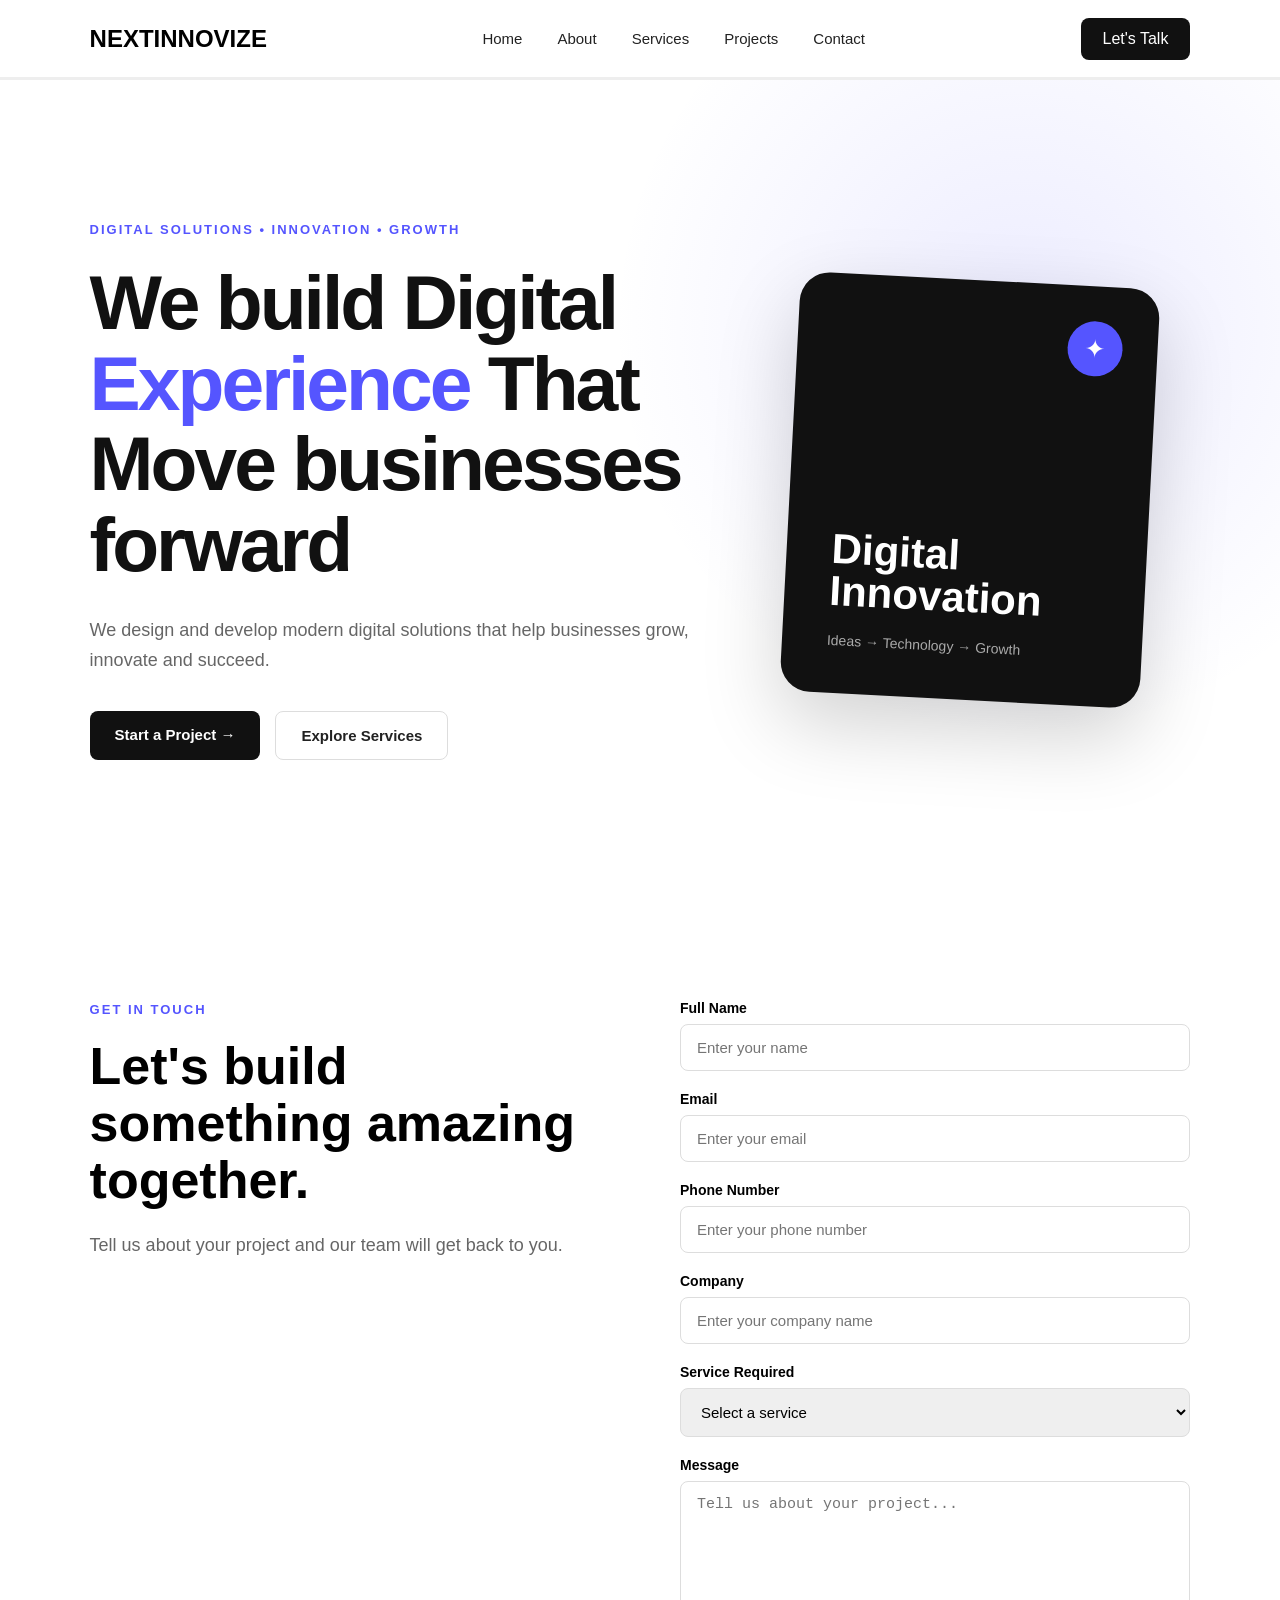
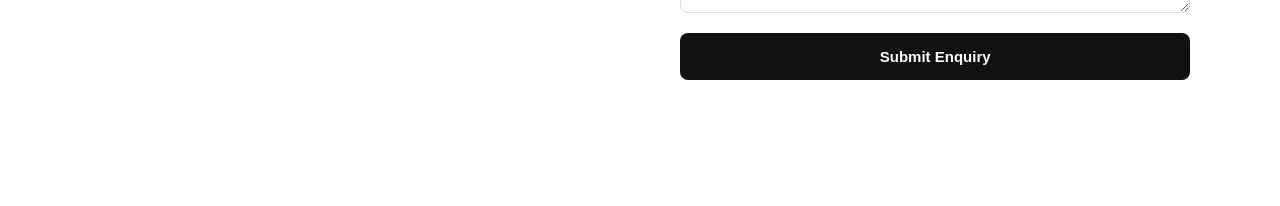
==== frontend/index.html @ 28c942a4 "Initial project commit" ====
<!DOCTYPE html>
<html lang="en">
<head>
    <meta charset="UTF-8">
    <meta name="viewport" content="width=device-width, initial-scale=1.0">
    <title>NextInvvovize || Digital Solution </title>
    <!-- css -->
    <link rel="stylesheet" href="/frontend/css/style.css">

     <link rel="icon" href="assests/icons/">
</head>
<body>
    <!--Navigation bar-->
    <header class="navbar">

        <div class="logo">
            NEXTINNOVIZE
        </div>

        <nav class="nav-links">

            <a href="index.html">Home</a>

            <a href="about.html">About</a>

            <a href="services.html">Services</a>

            <a href="projects.html">Projects</a>

            <a href="contact.html">Contact</a>

        </nav>

        <a href="contact.html" class="nav-button">
            Let's Talk
        </a>
        <button class="menu-toggle" id="menu-toggle">
        ☰
        </button>

    </header>
<!-- Hero Section -->
    <section class="hero">

        <div class="hero-content">

            <p class="hero-tag">
                DIGITAL SOLUTIONS • INNOVATION • GROWTH
            </p>

            <h1 id="hero-title">
                We build Digital
                <span>Experience</span>
                That Move businesses forward 
            </h1>

            <p class="hero-description">
                We design and develop modern digital solutions
                that help businesses grow, innovate and succeed.
            </p>

            <div class="hero-buttons">

                <a href="contact.html" class="primary-button">
                    Start a Project →
                </a>

                <a href="services.html" class="secondary-button">
                    Explore Services
                </a>

            </div>

        </div>


        <div class="hero-visual">

            <div class="visual-card">

                <div class="card-icon">
                    ✦
                </div>

                <h2>
                    Digital
                    <br>
                    Innovation
                </h2>

                <p>
                    Ideas → Technology → Growth
                </p>

            </div>

        </div>

    </section>
<!-- contact section form starts here .-->
<section class="contact-section">

    <div class="contact-container">

        <div class="contact-info">

            <span class="section-tag">
                GET IN TOUCH
            </span>

            <h1>
                Let's build something
                amazing together.
            </h1>

            <p>
                Tell us about your project and
                our team will get back to you.
            </p>

        </div>


        <form  class="enquiry-form">

            <div class="form-group">

                <label for="name">
                    Full Name
                </label>

                <input
                    type="text"
                    id="name"
                    name="name"
                    placeholder="Enter your name"
                    required
                >

            </div>


            <div class="form-group">

                <label for="email">
                    Email
                </label>

                <input
                    type="email"
                    id="email"
                    name="email"
                    placeholder="Enter your email"
                    required
                >

            </div>


            <div class="form-group">

                <label for="phone">
                    Phone Number
                </label>

                <input
                    type="tel"
                    id="phone"
                    name="phone"
                    placeholder="Enter your phone number"
                    required
                >

            </div>


            <div class="form-group">

                <label for="company">
                    Company
                </label>

                <input
                    type="text"
                    id="company"
                    name="company"
                    placeholder="Enter your company name"
                >

            </div>


            <div class="form-group">

                <label for="service">
                    Service Required
                </label>

                <select id="service" name="service" required>

                    <option value="">
                        Select a service
                    </option>

                    <option value="web-development">
                        Web Development
                    </option>

                    <option value="app-development">
                        App Development
                    </option>

                    <option value="ui-ux">
                        UI/UX Design
                    </option>

                    <option value="digital-marketing">
                        Digital Marketing
                    </option>

                </select>

            </div>


            <div class="form-group">

                <label for="message">
                    Message
                </label>

                <textarea
                    id="message"
                    name="message"
                    rows="6"
                    placeholder="Tell us about your project..."
                    required
                ></textarea>

            </div>


            <button
                type="submit"
                class="submit-button"
            >
                Submit Enquiry
            </button>


            <p id="form-message"></p>

        </form>

    </div>

</section>
    <!--JavaScript-->
<script src="js/app.js"></script>
</body>
</html>
---- frontend/css/style.css ----
* {
    margin: 0;
    padding: 0;
    box-sizing: border-box;
}
html,
body {
    width: 100%;
    max-width: 100%;
    overflow-x: hidden;
}

body {
    font-family: Arial, sans-serif;
    background-color: #ffffff;
}

.navbar {
    width: 100%;
    height: 80px;
    position: relative;
    z-index: 1000;
    display: flex;
    align-items: center;
    justify-content: space-between;

    padding: 0 7%;

    background-color: white;

    border-bottom: 3px solid #eeeeee;
}

.logo {
    font-size: 24px;
    font-weight: bold;
}

.nav-links {
    display: flex;
    gap: 35px;
}

.nav-links a {
    text-decoration: none;
    color: #222222;
    padding: 12px 0;
    font-size: 15px;
    font-weight: 500;
}

.nav-links a:hover {
    color: darkorchid;    
}

.nav-button {
    text-decoration: none;

    background-color: #111111;
    color: white;

    padding: 12px 22px;

    border-radius: 8px;
}

.nav-button:hover {
    background-color: #333333;
}
/* =========================
   HERO SECTION
========================= */

.hero {
    min-height: calc(100vh - 80px);

    display: flex;
    align-items: center;
    justify-content: space-between;

    padding: 80px 7%;

    background:
        radial-gradient(
            circle at 80% 30%,
            rgba(100, 100, 255, 0.12),
            transparent 35%
        ),
        #ffffff;

    overflow: hidden;
}


/* =========================
   HERO CONTENT
========================= */

.hero-content {
    width: 55%;
}

.hero-tag {
    display: inline-block;

    font-size: 13px;
    font-weight: 600;

    letter-spacing: 2px;

    color: #5555ff;

    margin-bottom: 25px;
}


.hero h1 {
    font-size: clamp(48px, 6vw, 82px);

    line-height: 1.05;

    font-weight: 700;

    letter-spacing: -3px;

    color: #111111;

    max-width: 850px;
}


.hero h1 span {
    color: #5555ff;
}


.hero-description {
    margin-top: 30px;

    max-width: 600px;

    font-size: 18px;

    line-height: 1.7;

    color: #666666;
}


/* =========================
   BUTTONS
========================= */

.hero-buttons {
    display: flex;

    gap: 15px;

    margin-top: 35px;
}


.primary-button,
.secondary-button {
    display: inline-block;

    padding: 15px 25px;

    border-radius: 8px;

    text-decoration: none;

    font-size: 15px;

    font-weight: 600;

    transition: all 0.3s ease;
}


.primary-button {
    background: #111111;

    color: white;
}


.primary-button:hover {
    transform: translateY(-3px);

    background: #5555ff;
}


.secondary-button {
    border: 1px solid #dddddd;

    color: #222222;

    background: white;
}


.secondary-button:hover {
    transform: translateY(-3px);

    border-color: #5555ff;

    color: #5555ff;
}


/* =========================
   HERO VISUAL
========================= */

.hero-visual {
    width: 40%;

    display: flex;

    justify-content: center;

    align-items: center;
}


.visual-card {
    width: 360px;

    height: 420px;

    padding: 45px;

    border-radius: 30px;

    background: #111111;

    color: white;

    display: flex;

    flex-direction: column;

    justify-content: flex-end;

    position: relative;

    box-shadow:
        0 30px 80px rgba(0, 0, 0, 0.18);

    transform: rotate(3deg);

    transition: transform 0.4s ease;
}


.visual-card:hover {
    transform: rotate(0deg) translateY(-10px);
}


.card-icon {
    position: absolute;

    top: 35px;
    right: 35px;

    width: 55px;
    height: 55px;

    display: flex;

    align-items: center;
    justify-content: center;

    border-radius: 50%;

    background: #5555ff;

    font-size: 25px;
}


.visual-card h2 {
    font-size: 42px;

    line-height: 1;

    margin-bottom: 20px;
}


.visual-card p {
    color: #aaaaaa;

    font-size: 14px;
}
.menu-toggle {
    display: none;
    border: none;
    background: transparent;
    font-size: 28px;
    cursor: pointer;
}
/* =========================
   MOBILE RESPONSIVE
========================= */
@media (max-width: 768px) {

    /* HAMBURGER BUTTON */
    .menu-toggle {
        display: block;
        border: none;
        background: transparent;
        font-size: 28px;
        cursor: pointer;
        z-index: 1001;
    }
    /* MOBILE NAVIGATION */
    .nav-links {
        position: absolute;

        top: 100%;
        left: 0;

        width: 100%;

        background: white;

        display: flex;
        flex-direction: column;

        padding: 20px;

        opacity: 0;
        visibility: hidden;

        transform: translateY(-10px);

        transition:
            opacity 0.3s ease,
            transform 0.3s ease,
            visibility 0.3s ease;

        z-index: 1000;
    }
    /* WHEN MENU IS OPEN */
    .nav-links.active {
        opacity: 1;
        visibility: visible;
        transform: translateY(0);
    }
    /* NAVIGATION LINKS */
    .nav-links a {
        display: block;
        padding: 12px 0;
    }
    /* NAVBAR */
    .navbar {
        width: 100%;
        height: 70px;

        padding: 0 20px;

        display: flex;
        justify-content: space-between;
    }
    /* LOGO */
    .logo {
        font-size: 20px;
    }
    /* NAV BUTTON */
    .nav-button {
        padding: 9px 14px;
        font-size: 13px;
    }
    /* HERO */
    .hero {
        width: 100%;
        min-height: auto;

        display: flex;
        flex-direction: column;

        padding: 60px 20px;
    }


    .hero-content {
        width: 100%;
    }


    .hero-tag {
        font-size: 10px;
        letter-spacing: 1.2px;

        line-height: 1.5;

        margin-bottom: 20px;
    }


    .hero h1 {
        width: 100%;

        font-size: 44px;

        line-height: 1.05;

        letter-spacing: -1.5px;

        word-wrap: break-word;
    }
    .hero-description {
        width: 100%;

        font-size: 16px;

        line-height: 1.6;

        margin-top: 25px;
    }
    /* BUTTONS */
    .hero-buttons {
        width: 100%;

        display: flex;
        flex-direction: column;

        align-items: stretch;

        gap: 12px;

        margin-top: 30px;
    }
    .primary-button,
    .secondary-button {
        width: 100%;

        text-align: center;
    }
    /* VISUAL CARD */
    .hero-visual {
        width: 100%;

        margin-top: 50px;

        display: flex;
        justify-content: center;
    }
    .visual-card {
        width: 100%;
        max-width: 350px;

        height: 360px;

        padding: 35px;

        transform: none;
    }
    .visual-card h2 {
        font-size: 36px;
    }
}
/* =========================
   CONTACT SECTION
========================= */

.contact-section {
    padding: 100px 7%;
    background: #ffffff;
}
.contact-container {
    max-width: 1200px;
    margin: 0 auto;

    display: grid;
    grid-template-columns: 1fr 1fr;

    gap: 80px;
}
.contact-info h1 {
    font-size: 52px;
    line-height: 1.1;
    margin: 20px 0;
}

.contact-info p {
    font-size: 18px;
    line-height: 1.7;
    color: #666;
    max-width: 500px;
}

.section-tag {
    font-size: 13px;
    font-weight: 600;
    letter-spacing: 2px;
    color: #5555ff;
}

.enquiry-form {
    display: flex;
    flex-direction: column;
    gap: 20px;
}

.form-group {
    display: flex;
    flex-direction: column;
    gap: 8px;
}

.form-group label {
    font-size: 14px;
    font-weight: 600;
}

.form-group input,
.form-group select,
.form-group textarea {
    width: 100%;

    padding: 14px 16px;

    border: 1px solid #dddddd;
    border-radius: 8px;

    font-size: 15px;

    outline: none;
}
.form-group input:focus,
.form-group select:focus,
.form-group textarea:focus {
    border-color: #5555ff;
}
.submit-button {
    padding: 15px 25px;

    border: none;
    border-radius: 8px;

    background: #111111;
    color: white;

    font-size: 15px;
    font-weight: 600;

    cursor: pointer;
}

.submit-button:hover {
    background: #5555ff;
}
#form-message {
    font-size: 14px;
}
#enquiries-container {
    max-width: 1000px;
    margin: 30px auto;
    padding: 20px;
}

.enquiry-card {
    background: white;
    border: 1px solid #ddd;
    border-radius: 10px;
    padding: 20px;
    margin-bottom: 20px;
}

.enquiry-card h2 {
    margin-top: 0;
}

.enquiry-card p {
    margin: 8px 0;
}
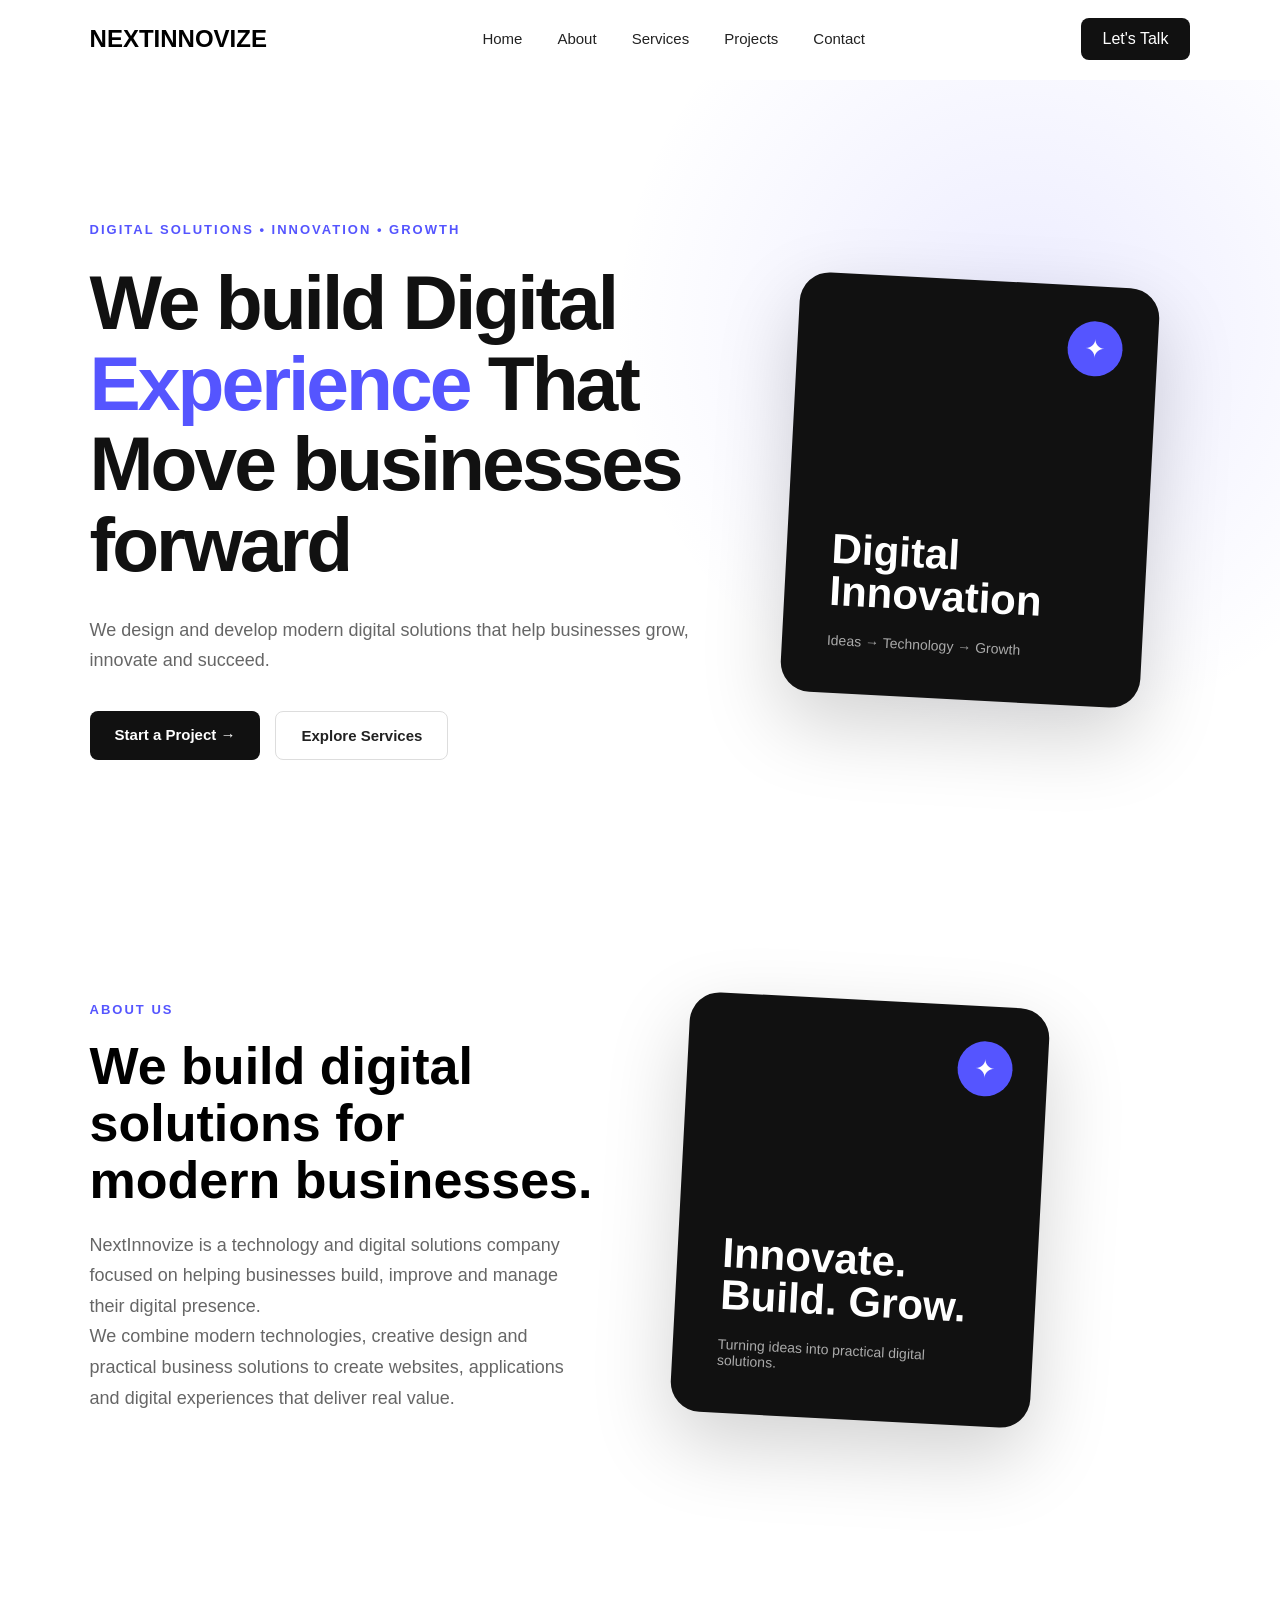
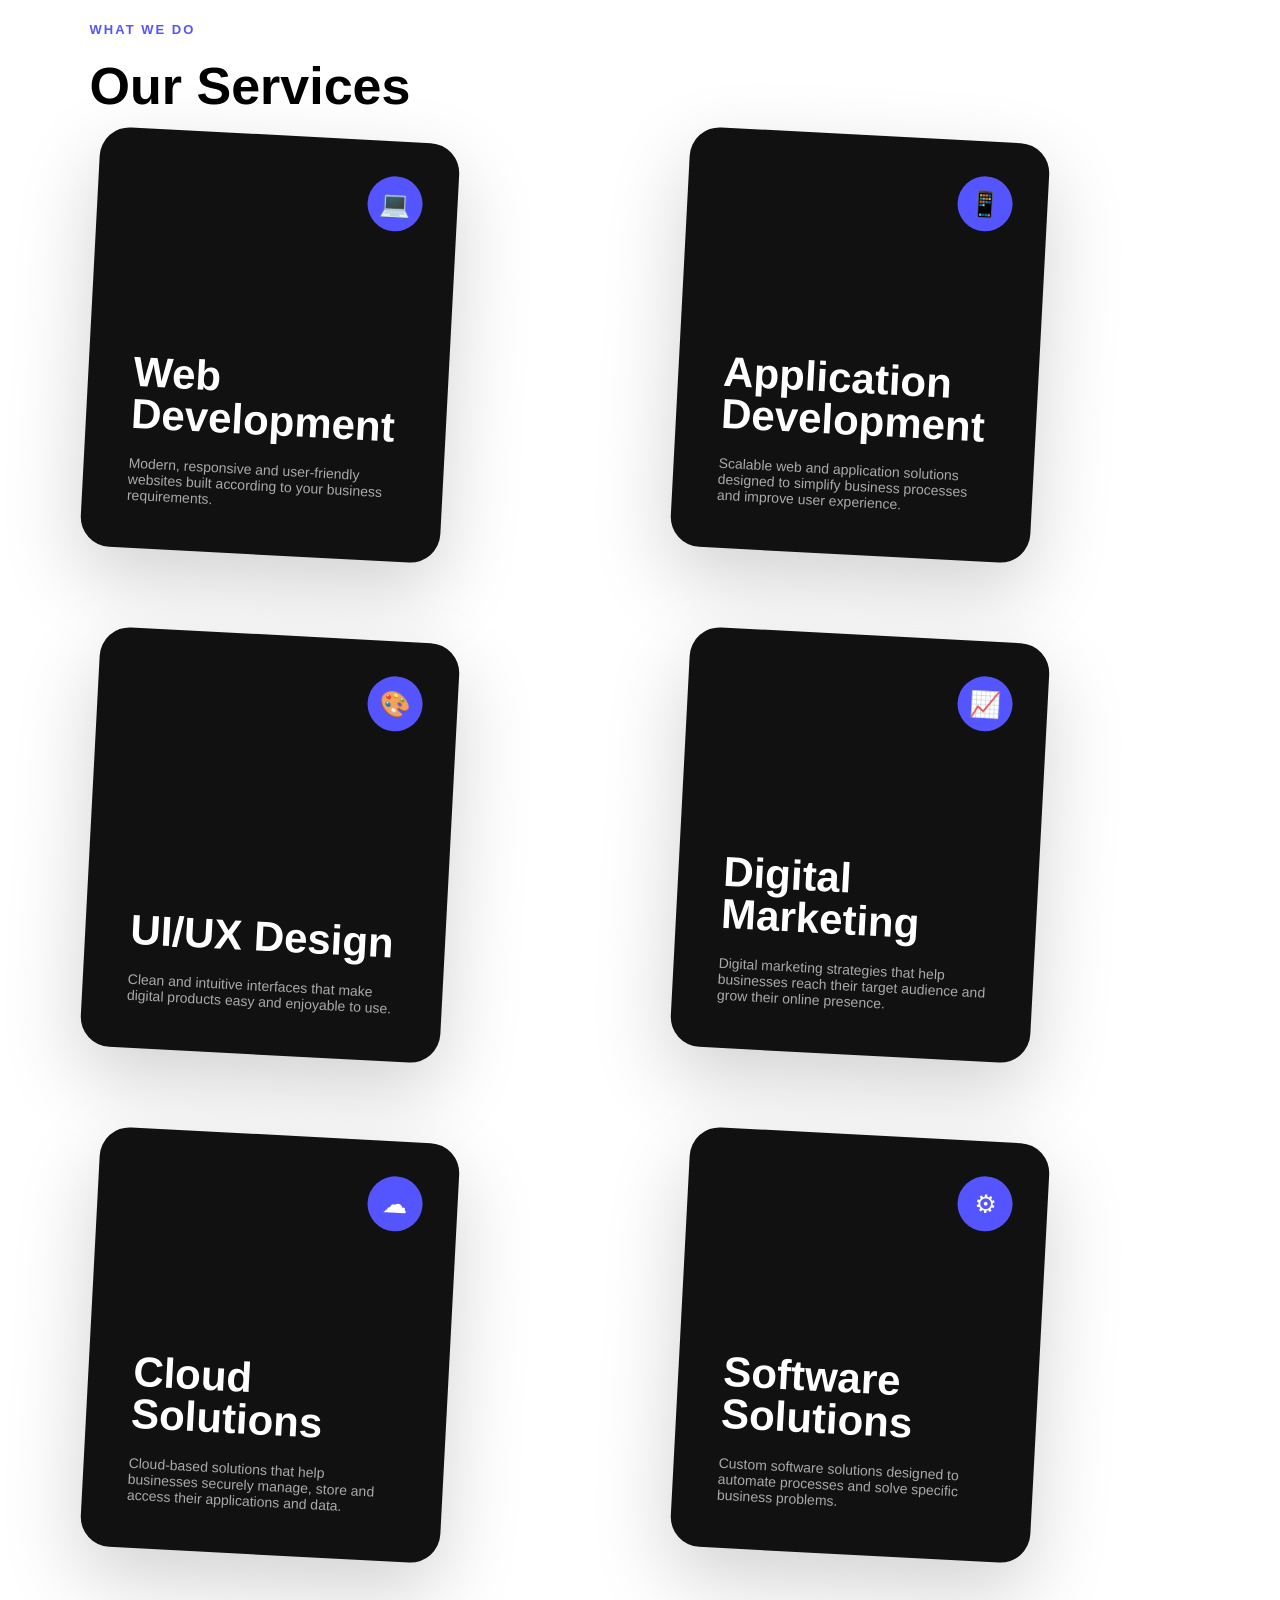
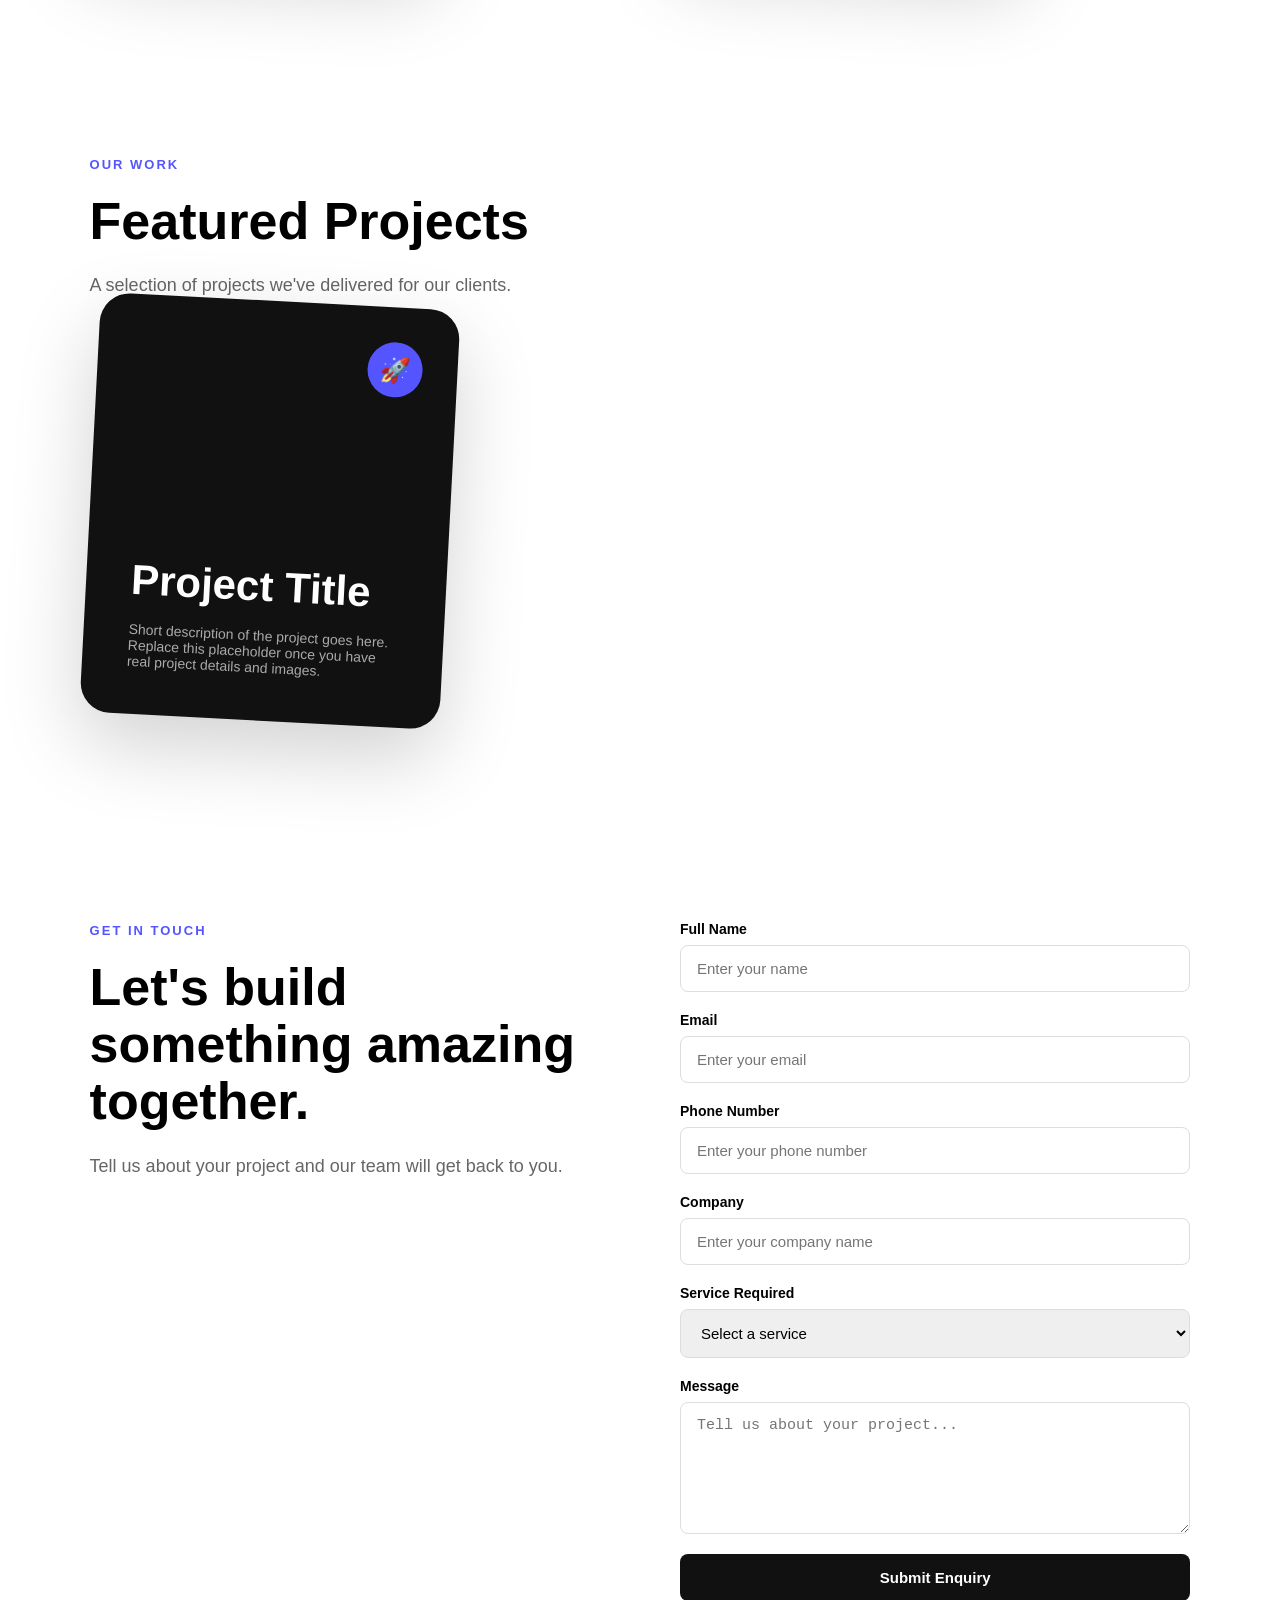
==== commit dc49428b: "Upated the css file and html file making single page only instaed of multiple pages for contact , ab" ====
--- a/frontend/index.html
+++ b/frontend/index.html
@@ -5,7 +5,7 @@
     <meta name="viewport" content="width=device-width, initial-scale=1.0">
     <title>NextInvvovize || Digital Solution </title>
     <!-- css -->
-    <link rel="stylesheet" href="/frontend/css/style.css">
+    <link rel="stylesheet" href="css/style.css">
 
      <link rel="icon" href="assests/icons/">
 </head>
@@ -19,19 +19,19 @@
 
         <nav class="nav-links">
 
-            <a href="index.html">Home</a>
-
-            <a href="about.html">About</a>
-
-            <a href="services.html">Services</a>
-
-            <a href="projects.html">Projects</a>
-
-            <a href="contact.html">Contact</a>
+            <a href="#">Home</a>
+
+            <a href="#about">About</a>
+
+            <a href="#services">Services</a>
+
+            <a href="#projects">Projects</a>
+
+            <a href="#contact-section">Contact</a>
 
         </nav>
 
-        <a href="contact.html" class="nav-button">
+        <a href="#contact-section" class="nav-button">
             Let's Talk
         </a>
         <button class="menu-toggle" id="menu-toggle">
@@ -61,11 +61,11 @@
 
             <div class="hero-buttons">
 
-                <a href="contact.html" class="primary-button">
+                <a href="#contact-section" class="primary-button">
                     Start a Project →
                 </a>
 
-                <a href="services.html" class="secondary-button">
+                <a href="#services" class="secondary-button">
                     Explore Services
                 </a>
 
@@ -97,8 +97,193 @@
         </div>
 
     </section>
+<!-- ================================
+     ABOUT SECTION
+     (moved here from the old about.html —
+     this used to be its own page, now it's
+     just another section on the same page)
+================================= -->
+<section class="contact-section" id="about">
+
+    <div class="contact-container">
+
+        <div class="contact-info">
+
+            <span class="section-tag">
+                ABOUT US
+            </span>
+
+            <h1>
+                We build digital solutions for modern businesses.
+            </h1>
+
+            <p>
+                NextInnovize is a technology and digital solutions
+                company focused on helping businesses build,
+                improve and manage their digital presence.
+            </p>
+
+            <p>
+                We combine modern technologies, creative design
+                and practical business solutions to create
+                websites, applications and digital experiences
+                that deliver real value.
+            </p>
+
+        </div>
+
+
+        <div class="visual-card">
+
+            <div class="card-icon">
+                ✦
+            </div>
+
+            <h2>
+                Innovate.
+                Build.
+                Grow.
+            </h2>
+
+            <p>
+                Turning ideas into practical digital solutions.
+            </p>
+
+        </div>
+
+    </div>
+
+</section>
+
+
+<!-- ================================
+     SERVICES SECTION
+     (moved here from the old services.html)
+================================= -->
+<section class="contact-section" id="services">
+
+    <div class="contact-info">
+
+        <span class="section-tag">
+            WHAT WE DO
+        </span>
+
+        <h1>
+            Our Services
+        </h1>
+
+    </div>
+
+
+    <div class="contact-container">
+
+        <div class="visual-card">
+            <div class="card-icon">💻</div>
+            <h2>Web Development</h2>
+            <p>
+                Modern, responsive and user-friendly
+                websites built according to your
+                business requirements.
+            </p>
+        </div>
+
+        <div class="visual-card">
+            <div class="card-icon">📱</div>
+            <h2>Application Development</h2>
+            <p>
+                Scalable web and application solutions
+                designed to simplify business processes
+                and improve user experience.
+            </p>
+        </div>
+
+        <div class="visual-card">
+            <div class="card-icon">🎨</div>
+            <h2>UI/UX Design</h2>
+            <p>
+                Clean and intuitive interfaces that make
+                digital products easy and enjoyable to use.
+            </p>
+        </div>
+
+        <div class="visual-card">
+            <div class="card-icon">📈</div>
+            <h2>Digital Marketing</h2>
+            <p>
+                Digital marketing strategies that help
+                businesses reach their target audience
+                and grow their online presence.
+            </p>
+        </div>
+
+        <div class="visual-card">
+            <div class="card-icon">☁</div>
+            <h2>Cloud Solutions</h2>
+            <p>
+                Cloud-based solutions that help businesses
+                securely manage, store and access their
+                applications and data.
+            </p>
+        </div>
+
+        <div class="visual-card">
+            <div class="card-icon">⚙</div>
+            <h2>Software Solutions</h2>
+            <p>
+                Custom software solutions designed to
+                automate processes and solve specific
+                business problems.
+            </p>
+        </div>
+
+    </div>
+
+</section>
+
+
+<!-- ================================
+     PROJECTS SECTION
+     (placeholder — projects.html was empty,
+     so this is a starting point for you to
+     fill with real project cards + images later)
+================================= -->
+<section class="contact-section" id="projects">
+
+    <div class="contact-info">
+
+        <span class="section-tag">
+            OUR WORK
+        </span>
+
+        <h1>
+            Featured Projects
+        </h1>
+
+        <p>
+            A selection of projects we've delivered for our clients.
+        </p>
+
+    </div>
+
+    <div class="contact-container">
+
+        <div class="visual-card">
+            <div class="card-icon">🚀</div>
+            <h2>Project Title</h2>
+            <p>
+                Short description of the project goes here.
+                Replace this placeholder once you have real
+                project details and images.
+            </p>
+        </div>
+
+    </div>
+
+</section>
+
+
 <!-- contact section form starts here .-->
-<section class="contact-section">
+<section class="contact-section" id="contact-section">
 
     <div class="contact-container">
 
--- a/frontend/css/style.css
+++ b/frontend/css/style.css
@@ -3,13 +3,34 @@
     padding: 0;
     box-sizing: border-box;
 }
-html,
+html {
+    width: 100%;
+    max-width: 100%;
+}
+
 body {
     width: 100%;
     max-width: 100%;
     overflow-x: hidden;
 }
 
+/* Makes clicking an anchor link (href="#about") animate the
+   scroll instead of jumping instantly. Applies to the whole page. */
+html {
+    scroll-behavior: smooth;
+}
+
+/* Every section that a nav link can jump to needs this.
+   Without it, the section's top edge lands exactly at the
+   very top of the browser window — which is UNDER your
+   80px-tall fixed navbar, so the heading gets visually cut off.
+   scroll-margin-top tells the browser "stop 80px early" when
+   scrolling to this element, leaving room for the navbar. */
+.hero,
+.contact-section {
+    scroll-margin-top: 80px;
+}
+
 body {
     font-family: Arial, sans-serif;
     background-color: #ffffff;
@@ -18,7 +39,8 @@
 .navbar {
     width: 100%;
     height: 80px;
-    position: relative;
+    position: sticky;
+    top: 0;
     z-index: 1000;
     display: flex;
     align-items: center;
@@ -26,9 +48,29 @@
 
     padding: 0 7%;
 
+    /* Default state: transparent, no border, no shadow.
+       This is what you see at the very top of the page,
+       over the hero section. */
+    background-color: transparent;
+    border-bottom: 3px solid transparent;
+    box-shadow: none;
+
+    /* Animates background-color, border-color and box-shadow
+       smoothly over 0.3 seconds whenever they change — instead
+       of snapping instantly between transparent and solid. */
+    transition:
+        background-color 0.3s ease,
+        border-color 0.3s ease,
+        box-shadow 0.3s ease;
+}
+
+/* This class is added/removed by JavaScript (see app.js) once
+   the user has scrolled down past a small threshold. It overrides
+   the transparent defaults above with a solid, visible navbar. */
+.navbar.scrolled {
     background-color: white;
-
     border-bottom: 3px solid #eeeeee;
+    box-shadow: 0 2px 15px rgba(0, 0, 0, 0.08);
 }
 
 .logo {
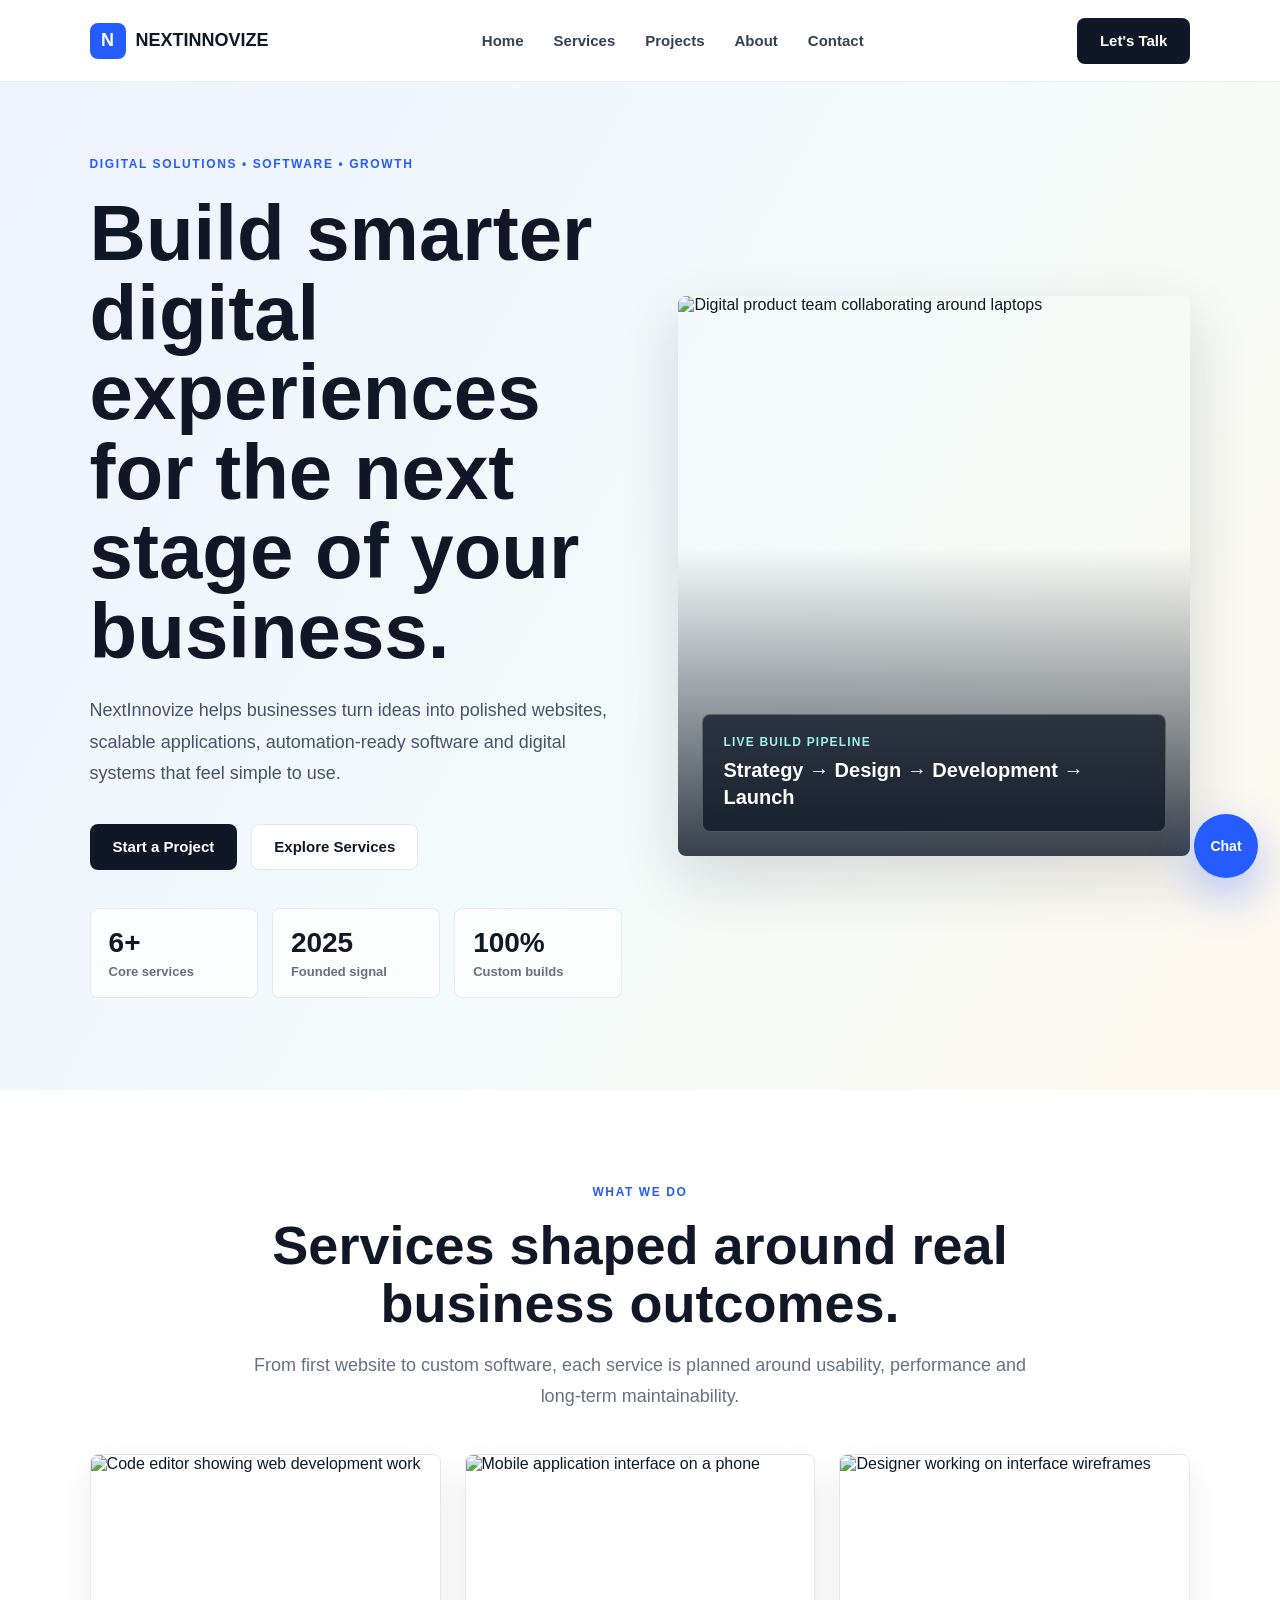
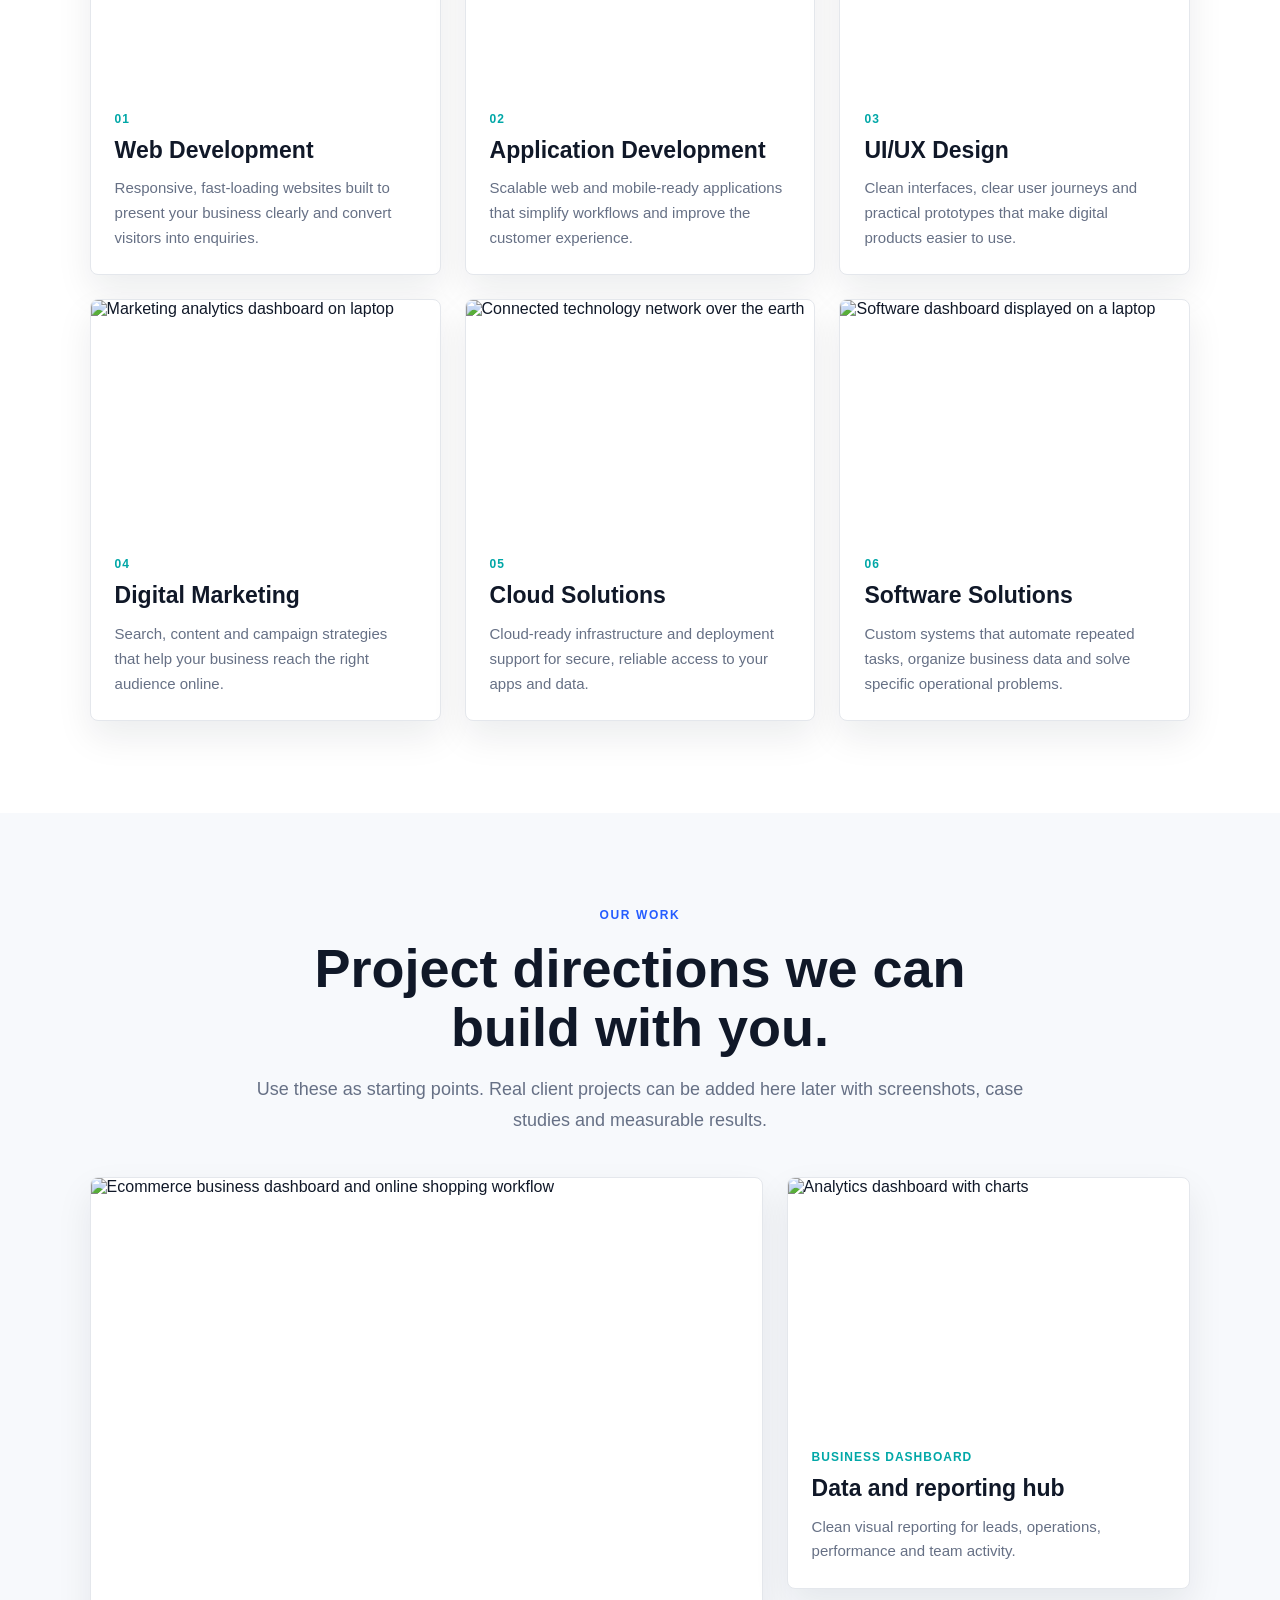
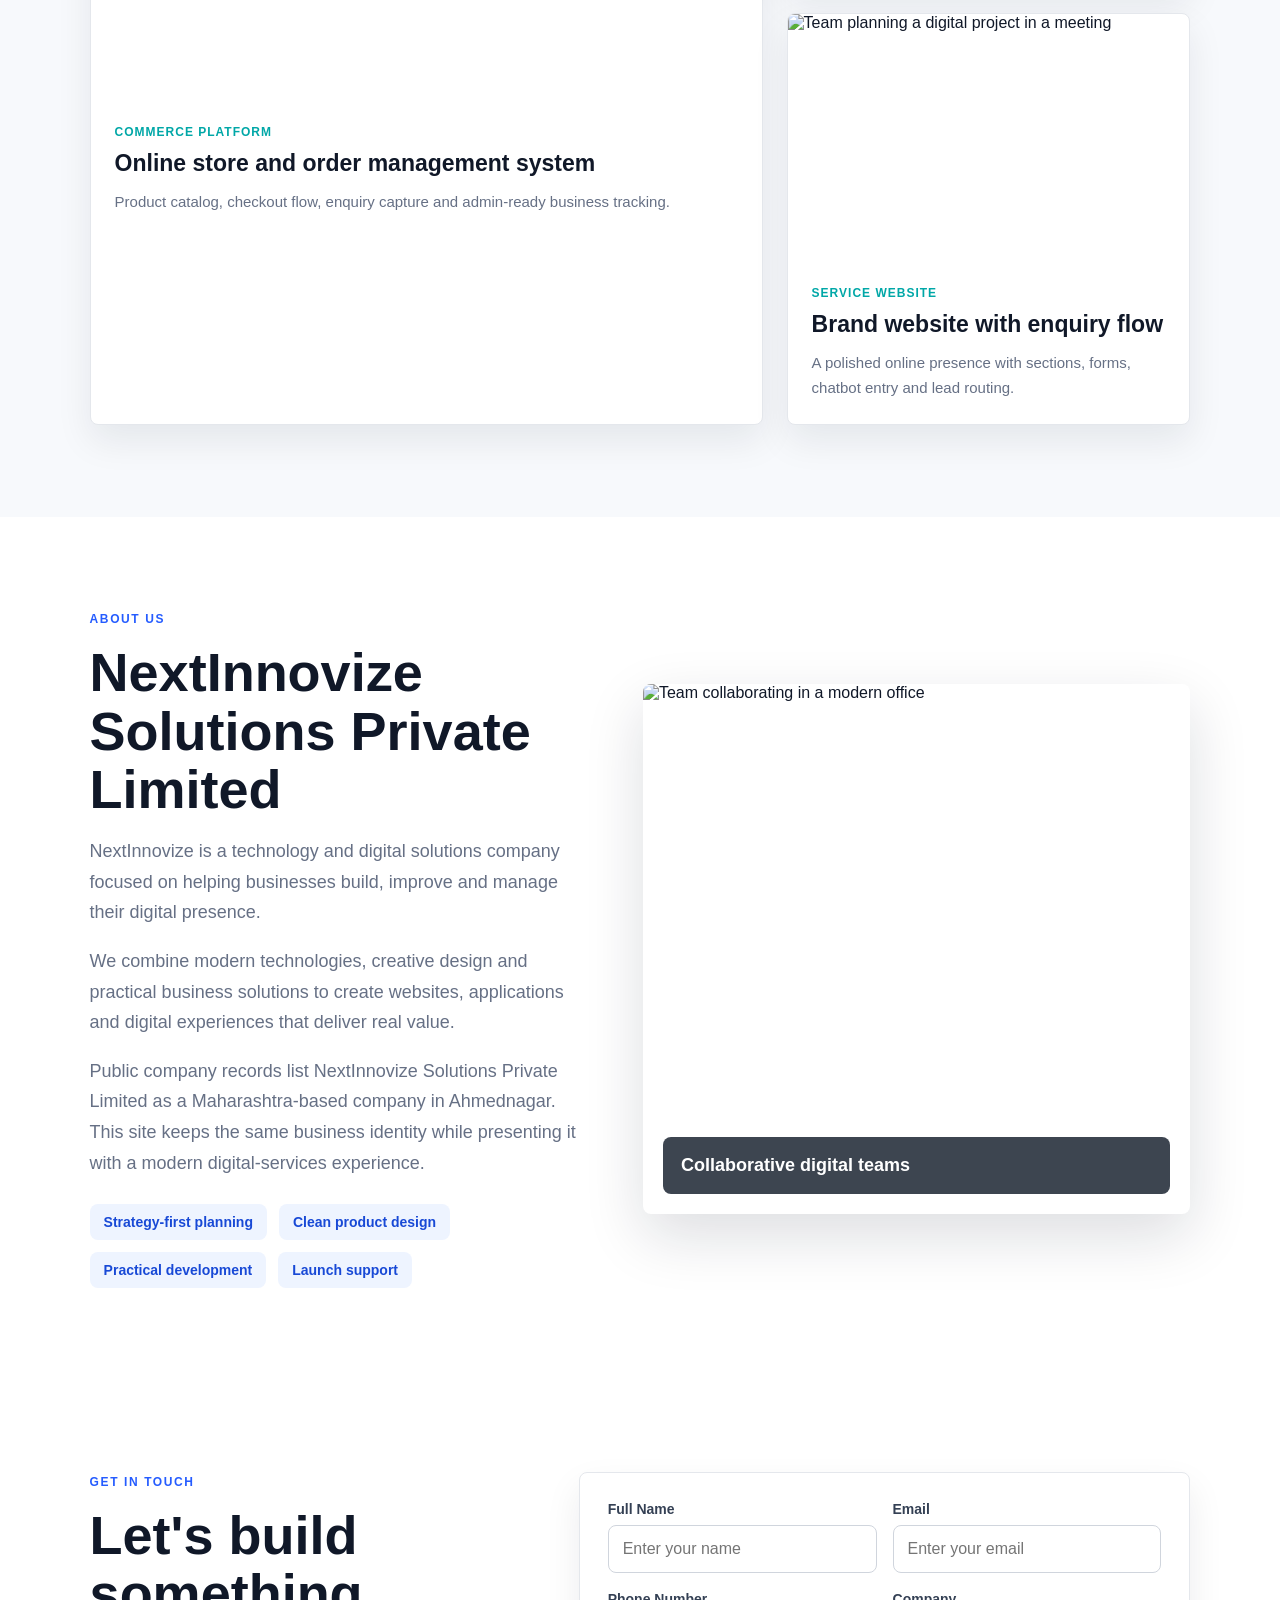
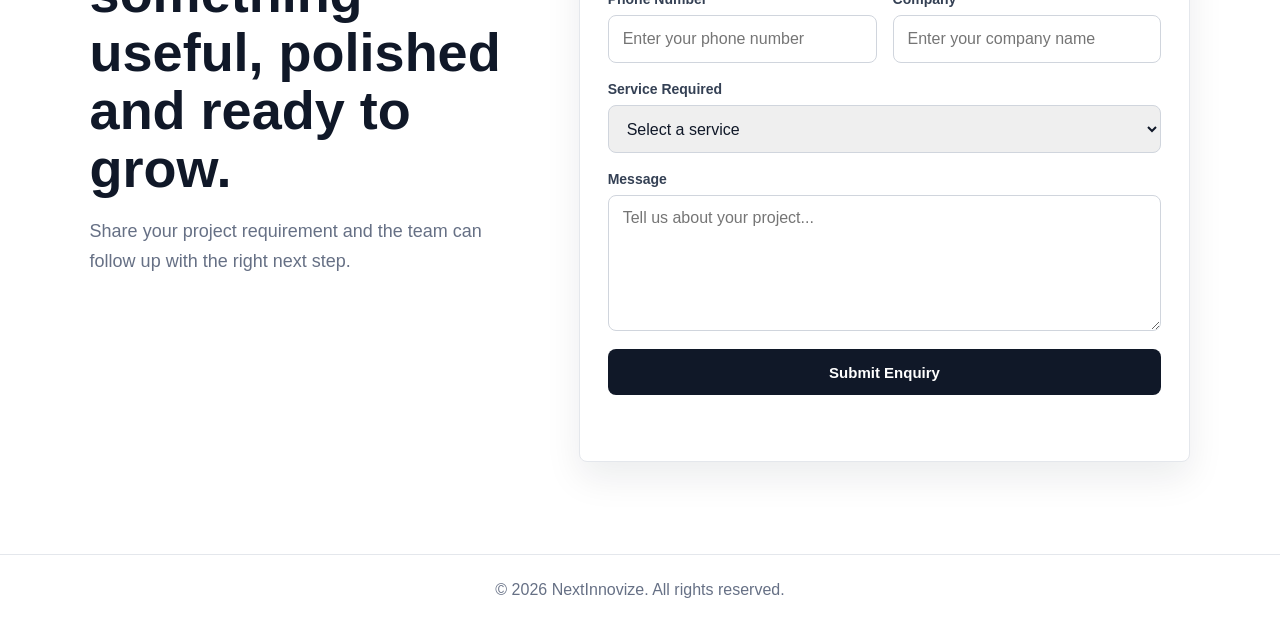
==== commit 2f94e53d: "Refactor application structure and update the user interface" ====
--- a/frontend/index.html
+++ b/frontend/index.html
@@ -3,444 +3,307 @@
 <head>
     <meta charset="UTF-8">
     <meta name="viewport" content="width=device-width, initial-scale=1.0">
-    <title>NextInvvovize || Digital Solution </title>
-    <!-- css -->
+    <meta name="description" content="NextInnovize builds modern websites, applications, software platforms and digital growth systems for ambitious businesses.">
+    <title>NextInnovize | Digital Solutions</title>
     <link rel="stylesheet" href="css/style.css">
-
-     <link rel="icon" href="assests/icons/">
+    <link rel="icon" href="data:image/svg+xml,<svg xmlns='http://www.w3.org/2000/svg' viewBox='0 0 100 100'><rect width='100' height='100' rx='20' fill='%23255cff'/><text x='50' y='68' font-size='58' font-family='Arial, sans-serif' font-weight='bold' fill='white' text-anchor='middle'>N</text></svg>">
 </head>
 <body>
-    <!--Navigation bar-->
     <header class="navbar">
-
-        <div class="logo">
+        <a class="logo" href="#home" aria-label="NextInnovize home">
+            <span>N</span>
             NEXTINNOVIZE
+        </a>
+
+        <nav class="nav-links" aria-label="Main navigation">
+            <a href="#home">Home</a>
+            <a href="#services">Services</a>
+            <a href="#projects">Projects</a>
+            <a href="#about">About</a>
+            <a href="#contact-section">Contact</a>
+        </nav>
+
+        <a href="#contact-section" class="nav-button">Let's Talk</a>
+        <button class="menu-toggle" id="menu-toggle" aria-label="Open menu">☰</button>
+    </header>
+
+    <main>
+        <section class="hero" id="home">
+            <div class="hero-content">
+                <p class="hero-tag">DIGITAL SOLUTIONS • SOFTWARE • GROWTH</p>
+                <h1>Build smarter digital experiences for the next stage of your business.</h1>
+                <p class="hero-description">
+                    NextInnovize helps businesses turn ideas into polished websites, scalable applications,
+                    automation-ready software and digital systems that feel simple to use.
+                </p>
+
+                <div class="hero-buttons">
+                    <a href="#contact-section" class="primary-button">Start a Project</a>
+                    <a href="#services" class="secondary-button">Explore Services</a>
+                </div>
+
+                <div class="hero-stats" aria-label="Company highlights">
+                    <div>
+                        <strong>6+</strong>
+                        <span>Core services</span>
+                    </div>
+                    <div>
+                        <strong>2025</strong>
+                        <span>Founded signal</span>
+                    </div>
+                    <div>
+                        <strong>100%</strong>
+                        <span>Custom builds</span>
+                    </div>
+                </div>
+            </div>
+
+            <div class="hero-media">
+                <img
+                    src="https://images.unsplash.com/photo-1551434678-e076c223a692?auto=format&fit=crop&w=1200&q=80"
+                    alt="Digital product team collaborating around laptops"
+                >
+                <div class="hero-panel">
+                    <span>Live Build Pipeline</span>
+                    <strong>Strategy → Design → Development → Launch</strong>
+                </div>
+            </div>
+        </section>
+
+        <section class="section" id="services">
+            <div class="section-heading">
+                <span class="section-tag">WHAT WE DO</span>
+                <h2>Services shaped around real business outcomes.</h2>
+                <p>
+                    From first website to custom software, each service is planned around usability,
+                    performance and long-term maintainability.
+                </p>
+            </div>
+
+            <div class="image-grid service-grid">
+                <article class="image-card">
+                    <img src="https://images.unsplash.com/photo-1461749280684-dccba630e2f6?auto=format&fit=crop&w=900&q=80" alt="Code editor showing web development work">
+                    <div>
+                        <span>01</span>
+                        <h3>Web Development</h3>
+                        <p>Responsive, fast-loading websites built to present your business clearly and convert visitors into enquiries.</p>
+                    </div>
+                </article>
+
+                <article class="image-card">
+                    <img src="https://images.unsplash.com/photo-1512941937669-90a1b58e7e9c?auto=format&fit=crop&w=900&q=80" alt="Mobile application interface on a phone">
+                    <div>
+                        <span>02</span>
+                        <h3>Application Development</h3>
+                        <p>Scalable web and mobile-ready applications that simplify workflows and improve the customer experience.</p>
+                    </div>
+                </article>
+
+                <article class="image-card">
+                    <img src="https://images.unsplash.com/photo-1581291518857-4e27b48ff24e?auto=format&fit=crop&w=900&q=80" alt="Designer working on interface wireframes">
+                    <div>
+                        <span>03</span>
+                        <h3>UI/UX Design</h3>
+                        <p>Clean interfaces, clear user journeys and practical prototypes that make digital products easier to use.</p>
+                    </div>
+                </article>
+
+                <article class="image-card">
+                    <img src="https://images.unsplash.com/photo-1460925895917-afdab827c52f?auto=format&fit=crop&w=900&q=80" alt="Marketing analytics dashboard on laptop">
+                    <div>
+                        <span>04</span>
+                        <h3>Digital Marketing</h3>
+                        <p>Search, content and campaign strategies that help your business reach the right audience online.</p>
+                    </div>
+                </article>
+
+                <article class="image-card">
+                    <img src="https://images.unsplash.com/photo-1451187580459-43490279c0fa?auto=format&fit=crop&w=900&q=80" alt="Connected technology network over the earth">
+                    <div>
+                        <span>05</span>
+                        <h3>Cloud Solutions</h3>
+                        <p>Cloud-ready infrastructure and deployment support for secure, reliable access to your apps and data.</p>
+                    </div>
+                </article>
+
+                <article class="image-card">
+                    <img src="https://images.unsplash.com/photo-1516321318423-f06f85e504b3?auto=format&fit=crop&w=900&q=80" alt="Software dashboard displayed on a laptop">
+                    <div>
+                        <span>06</span>
+                        <h3>Software Solutions</h3>
+                        <p>Custom systems that automate repeated tasks, organize business data and solve specific operational problems.</p>
+                    </div>
+                </article>
+            </div>
+        </section>
+
+        <section class="section muted-section" id="projects">
+            <div class="section-heading">
+                <span class="section-tag">OUR WORK</span>
+                <h2>Project directions we can build with you.</h2>
+                <p>
+                    Use these as starting points. Real client projects can be added here later with screenshots,
+                    case studies and measurable results.
+                </p>
+            </div>
+
+            <div class="project-showcase">
+                <article class="project-card large">
+                    <img src="https://images.unsplash.com/photo-1556742049-0cfed4f6a45d?auto=format&fit=crop&w=1200&q=80" alt="Ecommerce business dashboard and online shopping workflow">
+                    <div>
+                        <span>Commerce Platform</span>
+                        <h3>Online store and order management system</h3>
+                        <p>Product catalog, checkout flow, enquiry capture and admin-ready business tracking.</p>
+                    </div>
+                </article>
+
+                <article class="project-card">
+                    <img src="https://images.unsplash.com/photo-1551288049-bebda4e38f71?auto=format&fit=crop&w=900&q=80" alt="Analytics dashboard with charts">
+                    <div>
+                        <span>Business Dashboard</span>
+                        <h3>Data and reporting hub</h3>
+                        <p>Clean visual reporting for leads, operations, performance and team activity.</p>
+                    </div>
+                </article>
+
+                <article class="project-card">
+                    <img src="https://images.unsplash.com/photo-1600880292203-757bb62b4baf?auto=format&fit=crop&w=900&q=80" alt="Team planning a digital project in a meeting">
+                    <div>
+                        <span>Service Website</span>
+                        <h3>Brand website with enquiry flow</h3>
+                        <p>A polished online presence with sections, forms, chatbot entry and lead routing.</p>
+                    </div>
+                </article>
+            </div>
+        </section>
+
+        <section class="section about-section" id="about">
+            <div class="about-copy">
+                <span class="section-tag">ABOUT US</span>
+                <h2>NextInnovize Solutions Private Limited</h2>
+                <p>
+                    NextInnovize is a technology and digital solutions company focused on helping businesses
+                    build, improve and manage their digital presence.
+                </p>
+                <p>
+                    We combine modern technologies, creative design and practical business solutions to create
+                    websites, applications and digital experiences that deliver real value.
+                </p>
+                <p>
+                    Public company records list NextInnovize Solutions Private Limited as a Maharashtra-based
+                    company in Ahmednagar. This site keeps the same business identity while presenting it with a
+                    modern digital-services experience.
+                </p>
+                <div class="about-points">
+                    <span>Strategy-first planning</span>
+                    <span>Clean product design</span>
+                    <span>Practical development</span>
+                    <span>Launch support</span>
+                </div>
+            </div>
+
+            <div class="about-slideshow" id="about-slideshow" aria-label="NextInnovize visual story">
+                <div class="slide active">
+                    <img src="https://images.unsplash.com/photo-1522202176988-66273c2fd55f?auto=format&fit=crop&w=1000&q=80" alt="Team collaborating in a modern office">
+                    <p class="slide-caption">Collaborative digital teams</p>
+                </div>
+                <div class="slide">
+                    <img src="https://images.unsplash.com/photo-1517245386807-bb43f82c33c4?auto=format&fit=crop&w=1000&q=80" alt="People planning ideas with sticky notes">
+                    <p class="slide-caption">Clear planning before development</p>
+                </div>
+                <div class="slide">
+                    <img src="https://images.unsplash.com/photo-1497366754035-f200968a6e72?auto=format&fit=crop&w=1000&q=80" alt="Modern office workspace">
+                    <p class="slide-caption">Built for modern businesses</p>
+                </div>
+            </div>
+        </section>
+
+        <section class="contact-section" id="contact-section">
+            <div class="contact-container">
+                <div class="contact-info">
+                    <span class="section-tag">GET IN TOUCH</span>
+                    <h2>Let's build something useful, polished and ready to grow.</h2>
+                    <p>
+                        Share your project requirement and the team can follow up with the right next step.
+                    </p>
+                </div>
+
+                <form class="enquiry-form">
+                    <div class="form-row">
+                        <div class="form-group">
+                            <label for="name">Full Name</label>
+                            <input type="text" id="name" name="name" placeholder="Enter your name" required>
+                        </div>
+
+                        <div class="form-group">
+                            <label for="email">Email</label>
+                            <input type="email" id="email" name="email" placeholder="Enter your email" required>
+                        </div>
+                    </div>
+
+                    <div class="form-row">
+                        <div class="form-group">
+                            <label for="phone">Phone Number</label>
+                            <input type="tel" id="phone" name="phone" placeholder="Enter your phone number" required>
+                        </div>
+
+                        <div class="form-group">
+                            <label for="company">Company</label>
+                            <input type="text" id="company" name="company" placeholder="Enter your company name">
+                        </div>
+                    </div>
+
+                    <div class="form-group">
+                        <label for="service">Service Required</label>
+                        <select id="service" name="service" required>
+                            <option value="">Select a service</option>
+                            <option value="web-development">Web Development</option>
+                            <option value="app-development">Application Development</option>
+                            <option value="ui-ux">UI/UX Design</option>
+                            <option value="digital-marketing">Digital Marketing</option>
+                            <option value="cloud-solutions">Cloud Solutions</option>
+                            <option value="software-solutions">Software Solutions</option>
+                        </select>
+                    </div>
+
+                    <div class="form-group">
+                        <label for="message">Message</label>
+                        <textarea id="message" name="message" rows="6" placeholder="Tell us about your project..." required></textarea>
+                    </div>
+
+                    <button type="submit" class="submit-button">Submit Enquiry</button>
+                    <p id="form-message" role="status"></p>
+                </form>
+            </div>
+        </section>
+    </main>
+
+    <button class="chat-launcher" id="chat-launcher" aria-label="Open chatbot">Chat</button>
+    <section class="chat-widget" id="chat-widget" aria-label="NextInnovize chatbot" aria-hidden="true">
+        <div class="chat-header">
+            <div>
+                <span>NextInnovize Assistant</span>
+                <small>Future integration ready</small>
+            </div>
+            <button id="chat-close" aria-label="Close chatbot">×</button>
         </div>
-
-        <nav class="nav-links">
-
-            <a href="#">Home</a>
-
-            <a href="#about">About</a>
-
-            <a href="#services">Services</a>
-
-            <a href="#projects">Projects</a>
-
-            <a href="#contact-section">Contact</a>
-
-        </nav>
-
-        <a href="#contact-section" class="nav-button">
-            Let's Talk
-        </a>
-        <button class="menu-toggle" id="menu-toggle">
-        ☰
-        </button>
-
-    </header>
-<!-- Hero Section -->
-    <section class="hero">
-
-        <div class="hero-content">
-
-            <p class="hero-tag">
-                DIGITAL SOLUTIONS • INNOVATION • GROWTH
-            </p>
-
-            <h1 id="hero-title">
-                We build Digital
-                <span>Experience</span>
-                That Move businesses forward 
-            </h1>
-
-            <p class="hero-description">
-                We design and develop modern digital solutions
-                that help businesses grow, innovate and succeed.
-            </p>
-
-            <div class="hero-buttons">
-
-                <a href="#contact-section" class="primary-button">
-                    Start a Project →
-                </a>
-
-                <a href="#services" class="secondary-button">
-                    Explore Services
-                </a>
-
-            </div>
-
+        <div class="chat-body">
+            <p class="bot-message">Hi! Tell us what you want to build and our team will guide you.</p>
+            <button type="button" data-chat-reply="I need a business website.">Business website</button>
+            <button type="button" data-chat-reply="I need an app or software solution.">App or software</button>
+            <button type="button" data-chat-reply="I want digital marketing support.">Digital marketing</button>
         </div>
-
-
-        <div class="hero-visual">
-
-            <div class="visual-card">
-
-                <div class="card-icon">
-                    ✦
-                </div>
-
-                <h2>
-                    Digital
-                    <br>
-                    Innovation
-                </h2>
-
-                <p>
-                    Ideas → Technology → Growth
-                </p>
-
-            </div>
-
-        </div>
-
+        <form class="chat-input">
+            <input type="text" id="chat-message" placeholder="Type your message..." aria-label="Chat message">
+            <button type="submit">Send</button>
+        </form>
     </section>
-<!-- ================================
-     ABOUT SECTION
-     (moved here from the old about.html —
-     this used to be its own page, now it's
-     just another section on the same page)
-================================= -->
-<section class="contact-section" id="about">
-
-    <div class="contact-container">
-
-        <div class="contact-info">
-
-            <span class="section-tag">
-                ABOUT US
-            </span>
-
-            <h1>
-                We build digital solutions for modern businesses.
-            </h1>
-
-            <p>
-                NextInnovize is a technology and digital solutions
-                company focused on helping businesses build,
-                improve and manage their digital presence.
-            </p>
-
-            <p>
-                We combine modern technologies, creative design
-                and practical business solutions to create
-                websites, applications and digital experiences
-                that deliver real value.
-            </p>
-
-        </div>
-
-
-        <div class="visual-card">
-
-            <div class="card-icon">
-                ✦
-            </div>
-
-            <h2>
-                Innovate.
-                Build.
-                Grow.
-            </h2>
-
-            <p>
-                Turning ideas into practical digital solutions.
-            </p>
-
-        </div>
-
-    </div>
-
-</section>
-
-
-<!-- ================================
-     SERVICES SECTION
-     (moved here from the old services.html)
-================================= -->
-<section class="contact-section" id="services">
-
-    <div class="contact-info">
-
-        <span class="section-tag">
-            WHAT WE DO
-        </span>
-
-        <h1>
-            Our Services
-        </h1>
-
-    </div>
-
-
-    <div class="contact-container">
-
-        <div class="visual-card">
-            <div class="card-icon">💻</div>
-            <h2>Web Development</h2>
-            <p>
-                Modern, responsive and user-friendly
-                websites built according to your
-                business requirements.
-            </p>
-        </div>
-
-        <div class="visual-card">
-            <div class="card-icon">📱</div>
-            <h2>Application Development</h2>
-            <p>
-                Scalable web and application solutions
-                designed to simplify business processes
-                and improve user experience.
-            </p>
-        </div>
-
-        <div class="visual-card">
-            <div class="card-icon">🎨</div>
-            <h2>UI/UX Design</h2>
-            <p>
-                Clean and intuitive interfaces that make
-                digital products easy and enjoyable to use.
-            </p>
-        </div>
-
-        <div class="visual-card">
-            <div class="card-icon">📈</div>
-            <h2>Digital Marketing</h2>
-            <p>
-                Digital marketing strategies that help
-                businesses reach their target audience
-                and grow their online presence.
-            </p>
-        </div>
-
-        <div class="visual-card">
-            <div class="card-icon">☁</div>
-            <h2>Cloud Solutions</h2>
-            <p>
-                Cloud-based solutions that help businesses
-                securely manage, store and access their
-                applications and data.
-            </p>
-        </div>
-
-        <div class="visual-card">
-            <div class="card-icon">⚙</div>
-            <h2>Software Solutions</h2>
-            <p>
-                Custom software solutions designed to
-                automate processes and solve specific
-                business problems.
-            </p>
-        </div>
-
-    </div>
-
-</section>
-
-
-<!-- ================================
-     PROJECTS SECTION
-     (placeholder — projects.html was empty,
-     so this is a starting point for you to
-     fill with real project cards + images later)
-================================= -->
-<section class="contact-section" id="projects">
-
-    <div class="contact-info">
-
-        <span class="section-tag">
-            OUR WORK
-        </span>
-
-        <h1>
-            Featured Projects
-        </h1>
-
-        <p>
-            A selection of projects we've delivered for our clients.
-        </p>
-
-    </div>
-
-    <div class="contact-container">
-
-        <div class="visual-card">
-            <div class="card-icon">🚀</div>
-            <h2>Project Title</h2>
-            <p>
-                Short description of the project goes here.
-                Replace this placeholder once you have real
-                project details and images.
-            </p>
-        </div>
-
-    </div>
-
-</section>
-
-
-<!-- contact section form starts here .-->
-<section class="contact-section" id="contact-section">
-
-    <div class="contact-container">
-
-        <div class="contact-info">
-
-            <span class="section-tag">
-                GET IN TOUCH
-            </span>
-
-            <h1>
-                Let's build something
-                amazing together.
-            </h1>
-
-            <p>
-                Tell us about your project and
-                our team will get back to you.
-            </p>
-
-        </div>
-
-
-        <form  class="enquiry-form">
-
-            <div class="form-group">
-
-                <label for="name">
-                    Full Name
-                </label>
-
-                <input
-                    type="text"
-                    id="name"
-                    name="name"
-                    placeholder="Enter your name"
-                    required
-                >
-
-            </div>
-
-
-            <div class="form-group">
-
-                <label for="email">
-                    Email
-                </label>
-
-                <input
-                    type="email"
-                    id="email"
-                    name="email"
-                    placeholder="Enter your email"
-                    required
-                >
-
-            </div>
-
-
-            <div class="form-group">
-
-                <label for="phone">
-                    Phone Number
-                </label>
-
-                <input
-                    type="tel"
-                    id="phone"
-                    name="phone"
-                    placeholder="Enter your phone number"
-                    required
-                >
-
-            </div>
-
-
-            <div class="form-group">
-
-                <label for="company">
-                    Company
-                </label>
-
-                <input
-                    type="text"
-                    id="company"
-                    name="company"
-                    placeholder="Enter your company name"
-                >
-
-            </div>
-
-
-            <div class="form-group">
-
-                <label for="service">
-                    Service Required
-                </label>
-
-                <select id="service" name="service" required>
-
-                    <option value="">
-                        Select a service
-                    </option>
-
-                    <option value="web-development">
-                        Web Development
-                    </option>
-
-                    <option value="app-development">
-                        App Development
-                    </option>
-
-                    <option value="ui-ux">
-                        UI/UX Design
-                    </option>
-
-                    <option value="digital-marketing">
-                        Digital Marketing
-                    </option>
-
-                </select>
-
-            </div>
-
-
-            <div class="form-group">
-
-                <label for="message">
-                    Message
-                </label>
-
-                <textarea
-                    id="message"
-                    name="message"
-                    rows="6"
-                    placeholder="Tell us about your project..."
-                    required
-                ></textarea>
-
-            </div>
-
-
-            <button
-                type="submit"
-                class="submit-button"
-            >
-                Submit Enquiry
-            </button>
-
-
-            <p id="form-message"></p>
-
-        </form>
-
-    </div>
-
-</section>
-    <!--JavaScript-->
-<script src="js/app.js"></script>
+
+    <footer>
+        <p>© 2026 NextInnovize. All rights reserved.</p>
+    </footer>
+
+    <script src="js/slideshow.js"></script>
+    <script src="js/app.js"></script>
 </body>
-</html>+</html>
--- a/frontend/css/style.css
+++ b/frontend/css/style.css
@@ -1,623 +1,841 @@
 * {
+    box-sizing: border-box;
     margin: 0;
     padding: 0;
-    box-sizing: border-box;
-}
+}
+
+:root {
+    --ink: #101828;
+    --muted: #667085;
+    --line: #e4e7ec;
+    --blue: #255cff;
+    --teal: #00a7a7;
+    --amber: #f5a524;
+    --soft: #f7f9fc;
+    --dark: #07111f;
+    --radius: 8px;
+    --shadow: 0 22px 60px rgba(16, 24, 40, 0.14);
+}
+
 html {
-    width: 100%;
-    max-width: 100%;
+    scroll-behavior: smooth;
 }
 
 body {
     width: 100%;
+    overflow-x: hidden;
+    background: #ffffff;
+    color: var(--ink);
+    font-family: Arial, Helvetica, sans-serif;
+}
+
+img {
+    display: block;
     max-width: 100%;
-    overflow-x: hidden;
-}
-
-/* Makes clicking an anchor link (href="#about") animate the
-   scroll instead of jumping instantly. Applies to the whole page. */
-html {
-    scroll-behavior: smooth;
-}
-
-/* Every section that a nav link can jump to needs this.
-   Without it, the section's top edge lands exactly at the
-   very top of the browser window — which is UNDER your
-   80px-tall fixed navbar, so the heading gets visually cut off.
-   scroll-margin-top tells the browser "stop 80px early" when
-   scrolling to this element, leaving room for the navbar. */
+}
+
+a {
+    color: inherit;
+}
+
 .hero,
+.section,
 .contact-section {
-    scroll-margin-top: 80px;
-}
-
-body {
-    font-family: Arial, sans-serif;
-    background-color: #ffffff;
+    scroll-margin-top: 86px;
 }
 
 .navbar {
-    width: 100%;
-    height: 80px;
     position: sticky;
     top: 0;
     z-index: 1000;
     display: flex;
     align-items: center;
     justify-content: space-between;
-
+    gap: 24px;
+    width: 100%;
+    height: 82px;
     padding: 0 7%;
-
-    /* Default state: transparent, no border, no shadow.
-       This is what you see at the very top of the page,
-       over the hero section. */
-    background-color: transparent;
-    border-bottom: 3px solid transparent;
-    box-shadow: none;
-
-    /* Animates background-color, border-color and box-shadow
-       smoothly over 0.3 seconds whenever they change — instead
-       of snapping instantly between transparent and solid. */
-    transition:
-        background-color 0.3s ease,
-        border-color 0.3s ease,
-        box-shadow 0.3s ease;
-}
-
-/* This class is added/removed by JavaScript (see app.js) once
-   the user has scrolled down past a small threshold. It overrides
-   the transparent defaults above with a solid, visible navbar. */
+    background: rgba(255, 255, 255, 0.9);
+    border-bottom: 1px solid rgba(228, 231, 236, 0.72);
+    backdrop-filter: blur(18px);
+    transition: box-shadow 0.25s ease, border-color 0.25s ease;
+}
+
 .navbar.scrolled {
-    background-color: white;
-    border-bottom: 3px solid #eeeeee;
-    box-shadow: 0 2px 15px rgba(0, 0, 0, 0.08);
+    border-color: var(--line);
+    box-shadow: 0 10px 30px rgba(16, 24, 40, 0.08);
 }
 
 .logo {
-    font-size: 24px;
-    font-weight: bold;
+    display: inline-flex;
+    align-items: center;
+    gap: 10px;
+    color: var(--ink);
+    font-size: 18px;
+    font-weight: 800;
+    text-decoration: none;
+}
+
+.logo span {
+    display: inline-flex;
+    align-items: center;
+    justify-content: center;
+    width: 36px;
+    height: 36px;
+    border-radius: var(--radius);
+    background: var(--blue);
+    color: #ffffff;
 }
 
 .nav-links {
     display: flex;
-    gap: 35px;
+    align-items: center;
+    gap: 30px;
 }
 
 .nav-links a {
+    color: #344054;
+    font-size: 15px;
+    font-weight: 700;
     text-decoration: none;
-    color: #222222;
-    padding: 12px 0;
-    font-size: 15px;
-    font-weight: 500;
 }
 
 .nav-links a:hover {
-    color: darkorchid;    
-}
-
-.nav-button {
-    text-decoration: none;
-
-    background-color: #111111;
-    color: white;
-
-    padding: 12px 22px;
-
-    border-radius: 8px;
-}
-
-.nav-button:hover {
-    background-color: #333333;
-}
-/* =========================
-   HERO SECTION
-========================= */
-
-.hero {
-    min-height: calc(100vh - 80px);
-
-    display: flex;
-    align-items: center;
-    justify-content: space-between;
-
-    padding: 80px 7%;
-
-    background:
-        radial-gradient(
-            circle at 80% 30%,
-            rgba(100, 100, 255, 0.12),
-            transparent 35%
-        ),
-        #ffffff;
-
-    overflow: hidden;
-}
-
-
-/* =========================
-   HERO CONTENT
-========================= */
-
-.hero-content {
-    width: 55%;
-}
-
-.hero-tag {
-    display: inline-block;
-
-    font-size: 13px;
-    font-weight: 600;
-
-    letter-spacing: 2px;
-
-    color: #5555ff;
-
-    margin-bottom: 25px;
-}
-
-
-.hero h1 {
-    font-size: clamp(48px, 6vw, 82px);
-
-    line-height: 1.05;
-
-    font-weight: 700;
-
-    letter-spacing: -3px;
-
-    color: #111111;
-
-    max-width: 850px;
-}
-
-
-.hero h1 span {
-    color: #5555ff;
-}
-
-
-.hero-description {
-    margin-top: 30px;
-
-    max-width: 600px;
-
-    font-size: 18px;
-
-    line-height: 1.7;
-
-    color: #666666;
-}
-
-
-/* =========================
-   BUTTONS
-========================= */
-
-.hero-buttons {
-    display: flex;
-
-    gap: 15px;
-
-    margin-top: 35px;
-}
-
-
+    color: var(--blue);
+}
+
+.nav-button,
 .primary-button,
-.secondary-button {
-    display: inline-block;
-
-    padding: 15px 25px;
-
-    border-radius: 8px;
-
-    text-decoration: none;
-
-    font-size: 15px;
-
-    font-weight: 600;
-
-    transition: all 0.3s ease;
-}
-
-
-.primary-button {
-    background: #111111;
-
-    color: white;
-}
-
-
-.primary-button:hover {
-    transform: translateY(-3px);
-
-    background: #5555ff;
-}
-
-
-.secondary-button {
-    border: 1px solid #dddddd;
-
-    color: #222222;
-
-    background: white;
-}
-
-
-.secondary-button:hover {
-    transform: translateY(-3px);
-
-    border-color: #5555ff;
-
-    color: #5555ff;
-}
-
-
-/* =========================
-   HERO VISUAL
-========================= */
-
-.hero-visual {
-    width: 40%;
-
-    display: flex;
-
-    justify-content: center;
-
-    align-items: center;
-}
-
-
-.visual-card {
-    width: 360px;
-
-    height: 420px;
-
-    padding: 45px;
-
-    border-radius: 30px;
-
-    background: #111111;
-
-    color: white;
-
-    display: flex;
-
-    flex-direction: column;
-
-    justify-content: flex-end;
-
-    position: relative;
-
-    box-shadow:
-        0 30px 80px rgba(0, 0, 0, 0.18);
-
-    transform: rotate(3deg);
-
-    transition: transform 0.4s ease;
-}
-
-
-.visual-card:hover {
-    transform: rotate(0deg) translateY(-10px);
-}
-
-
-.card-icon {
-    position: absolute;
-
-    top: 35px;
-    right: 35px;
-
-    width: 55px;
-    height: 55px;
-
-    display: flex;
-
+.secondary-button,
+.submit-button {
+    display: inline-flex;
     align-items: center;
     justify-content: center;
-
-    border-radius: 50%;
-
-    background: #5555ff;
-
-    font-size: 25px;
-}
-
-
-.visual-card h2 {
-    font-size: 42px;
-
-    line-height: 1;
-
-    margin-bottom: 20px;
-}
-
-
-.visual-card p {
-    color: #aaaaaa;
-
-    font-size: 14px;
-}
+    min-height: 46px;
+    padding: 13px 22px;
+    border-radius: var(--radius);
+    border: 1px solid transparent;
+    font-size: 15px;
+    font-weight: 800;
+    text-decoration: none;
+    cursor: pointer;
+    transition: transform 0.2s ease, background 0.2s ease, border-color 0.2s ease;
+}
+
+.nav-button,
+.primary-button,
+.submit-button {
+    background: var(--ink);
+    color: #ffffff;
+}
+
+.secondary-button {
+    background: #ffffff;
+    color: var(--ink);
+    border-color: var(--line);
+}
+
+.nav-button:hover,
+.primary-button:hover,
+.submit-button:hover {
+    background: var(--blue);
+    transform: translateY(-2px);
+}
+
+.secondary-button:hover {
+    border-color: var(--blue);
+    color: var(--blue);
+    transform: translateY(-2px);
+}
+
 .menu-toggle {
     display: none;
     border: none;
     background: transparent;
+    color: var(--ink);
     font-size: 28px;
     cursor: pointer;
 }
-/* =========================
-   MOBILE RESPONSIVE
-========================= */
+
+.hero {
+    display: grid;
+    grid-template-columns: minmax(0, 1.02fr) minmax(360px, 0.98fr);
+    align-items: center;
+    gap: 56px;
+    min-height: calc(100vh - 82px);
+    padding: 72px 7% 92px;
+    background:
+        linear-gradient(120deg, rgba(37, 92, 255, 0.08), rgba(0, 167, 167, 0.05) 52%, rgba(245, 165, 36, 0.08)),
+        #ffffff;
+}
+
+.hero-content {
+    max-width: 760px;
+}
+
+.hero-tag,
+.section-tag {
+    display: inline-block;
+    color: var(--blue);
+    font-size: 12px;
+    font-weight: 900;
+    letter-spacing: 1.6px;
+    text-transform: uppercase;
+}
+
+.hero h1 {
+    max-width: 790px;
+    margin-top: 22px;
+    color: var(--ink);
+    font-size: clamp(44px, 6.4vw, 78px);
+    font-weight: 900;
+    line-height: 1.02;
+}
+
+.hero-description {
+    max-width: 650px;
+    margin-top: 24px;
+    color: #475467;
+    font-size: 18px;
+    line-height: 1.75;
+}
+
+.hero-buttons {
+    display: flex;
+    flex-wrap: wrap;
+    gap: 14px;
+    margin-top: 34px;
+}
+
+.hero-stats {
+    display: grid;
+    grid-template-columns: repeat(3, minmax(0, 1fr));
+    gap: 14px;
+    max-width: 570px;
+    margin-top: 38px;
+}
+
+.hero-stats div {
+    padding: 18px;
+    border: 1px solid rgba(228, 231, 236, 0.9);
+    border-radius: var(--radius);
+    background: rgba(255, 255, 255, 0.74);
+}
+
+.hero-stats strong {
+    display: block;
+    font-size: 28px;
+}
+
+.hero-stats span {
+    display: block;
+    margin-top: 5px;
+    color: var(--muted);
+    font-size: 13px;
+    font-weight: 700;
+}
+
+.hero-media {
+    position: relative;
+    min-height: 560px;
+    overflow: hidden;
+    border-radius: var(--radius);
+    box-shadow: var(--shadow);
+}
+
+.hero-media img {
+    width: 100%;
+    height: 100%;
+    min-height: 560px;
+    object-fit: cover;
+}
+
+.hero-media::after {
+    position: absolute;
+    inset: 0;
+    content: "";
+    background: linear-gradient(to top, rgba(7, 17, 31, 0.8), transparent 55%);
+}
+
+.hero-panel {
+    position: absolute;
+    right: 24px;
+    bottom: 24px;
+    left: 24px;
+    z-index: 1;
+    padding: 20px;
+    border: 1px solid rgba(255, 255, 255, 0.24);
+    border-radius: var(--radius);
+    background: rgba(7, 17, 31, 0.72);
+    color: #ffffff;
+    backdrop-filter: blur(14px);
+}
+
+.hero-panel span {
+    display: block;
+    color: #9ff0e8;
+    font-size: 12px;
+    font-weight: 900;
+    letter-spacing: 1.2px;
+    text-transform: uppercase;
+}
+
+.hero-panel strong {
+    display: block;
+    margin-top: 8px;
+    font-size: 20px;
+    line-height: 1.35;
+}
+
+.section,
+.contact-section {
+    padding: 92px 7%;
+}
+
+.muted-section {
+    background: var(--soft);
+}
+
+.section-heading {
+    max-width: 780px;
+    margin: 0 auto 42px;
+    text-align: center;
+}
+
+.section-heading h2,
+.about-copy h2,
+.contact-info h2,
+.contact-info h1 {
+    margin-top: 16px;
+    color: var(--ink);
+    font-size: clamp(34px, 4.5vw, 54px);
+    font-weight: 900;
+    line-height: 1.08;
+}
+
+.section-heading p,
+.about-copy p,
+.contact-info p {
+    margin-top: 18px;
+    color: var(--muted);
+    font-size: 18px;
+    line-height: 1.7;
+}
+
+.image-grid {
+    display: grid;
+    grid-template-columns: repeat(3, minmax(0, 1fr));
+    gap: 24px;
+    max-width: 1220px;
+    margin: 0 auto;
+}
+
+.image-card,
+.project-card {
+    overflow: hidden;
+    border: 1px solid var(--line);
+    border-radius: var(--radius);
+    background: #ffffff;
+    box-shadow: 0 16px 36px rgba(16, 24, 40, 0.08);
+}
+
+.image-card img {
+    width: 100%;
+    height: 230px;
+    object-fit: cover;
+}
+
+.image-card div,
+.project-card div {
+    padding: 24px;
+}
+
+.image-card span,
+.project-card span {
+    color: var(--teal);
+    font-size: 12px;
+    font-weight: 900;
+    letter-spacing: 1px;
+    text-transform: uppercase;
+}
+
+.image-card h3,
+.project-card h3 {
+    margin-top: 10px;
+    color: var(--ink);
+    font-size: 23px;
+    line-height: 1.2;
+}
+
+.image-card p,
+.project-card p {
+    margin-top: 12px;
+    color: var(--muted);
+    font-size: 15px;
+    line-height: 1.65;
+}
+
+.project-showcase {
+    display: grid;
+    grid-template-columns: 1.25fr 0.75fr;
+    gap: 24px;
+    max-width: 1220px;
+    margin: 0 auto;
+}
+
+.project-card.large {
+    grid-row: span 2;
+}
+
+.project-card img {
+    width: 100%;
+    height: 245px;
+    object-fit: cover;
+}
+
+.project-card.large img {
+    height: 520px;
+}
+
+.about-section {
+    display: grid;
+    grid-template-columns: minmax(0, 0.95fr) minmax(360px, 1.05fr);
+    align-items: center;
+    gap: 58px;
+}
+
+.about-points {
+    display: flex;
+    flex-wrap: wrap;
+    gap: 12px;
+    margin-top: 26px;
+}
+
+.about-points span {
+    display: inline-flex;
+    padding: 10px 14px;
+    border-radius: var(--radius);
+    background: #eef4ff;
+    color: #1849d6;
+    font-size: 14px;
+    font-weight: 800;
+}
+
+.about-slideshow {
+    position: relative;
+    width: 100%;
+    min-height: 530px;
+    overflow: hidden;
+    border-radius: var(--radius);
+    box-shadow: var(--shadow);
+}
+
+.slide {
+    position: absolute;
+    inset: 0;
+    opacity: 0;
+    transition: opacity 0.8s ease;
+}
+
+.slide.active {
+    opacity: 1;
+}
+
+.slide img {
+    width: 100%;
+    height: 100%;
+    object-fit: cover;
+}
+
+.slide-caption {
+    position: absolute;
+    right: 20px;
+    bottom: 20px;
+    left: 20px;
+    padding: 18px;
+    border-radius: var(--radius);
+    background: rgba(7, 17, 31, 0.78);
+    color: #ffffff;
+    font-size: 18px;
+    font-weight: 900;
+}
+
+.contact-container {
+    display: grid;
+    grid-template-columns: minmax(0, 0.82fr) minmax(360px, 1.18fr);
+    gap: 64px;
+    max-width: 1220px;
+    margin: 0 auto;
+}
+
+.enquiry-form {
+    display: flex;
+    flex-direction: column;
+    gap: 18px;
+    padding: 28px;
+    border: 1px solid var(--line);
+    border-radius: var(--radius);
+    background: #ffffff;
+    box-shadow: 0 16px 36px rgba(16, 24, 40, 0.08);
+}
+
+.form-row {
+    display: grid;
+    grid-template-columns: 1fr 1fr;
+    gap: 16px;
+}
+
+.form-group {
+    display: flex;
+    flex-direction: column;
+    gap: 8px;
+}
+
+.form-group label {
+    color: #344054;
+    font-size: 14px;
+    font-weight: 800;
+}
+
+.form-group input,
+.form-group select,
+.form-group textarea {
+    width: 100%;
+    min-height: 48px;
+    padding: 13px 14px;
+    border: 1px solid #d0d5dd;
+    border-radius: var(--radius);
+    color: var(--ink);
+    font: inherit;
+    outline: none;
+}
+
+.form-group textarea {
+    resize: vertical;
+}
+
+.form-group input:focus,
+.form-group select:focus,
+.form-group textarea:focus {
+    border-color: var(--blue);
+    box-shadow: 0 0 0 4px rgba(37, 92, 255, 0.12);
+}
+
+#form-message {
+    min-height: 20px;
+    color: var(--muted);
+    font-size: 14px;
+}
+
+.chat-launcher {
+    position: fixed;
+    right: 22px;
+    bottom: 22px;
+    z-index: 1100;
+    width: 64px;
+    height: 64px;
+    border: none;
+    border-radius: 50%;
+    background: var(--blue);
+    color: #ffffff;
+    box-shadow: 0 18px 45px rgba(37, 92, 255, 0.36);
+    font-size: 14px;
+    font-weight: 900;
+    cursor: pointer;
+}
+
+.chat-widget {
+    position: fixed;
+    right: 22px;
+    bottom: 98px;
+    z-index: 1100;
+    display: none;
+    width: min(360px, calc(100vw - 32px));
+    overflow: hidden;
+    border: 1px solid var(--line);
+    border-radius: var(--radius);
+    background: #ffffff;
+    box-shadow: var(--shadow);
+}
+
+.chat-widget.active {
+    display: block;
+}
+
+.chat-header {
+    display: flex;
+    align-items: center;
+    justify-content: space-between;
+    gap: 16px;
+    padding: 16px;
+    background: var(--dark);
+    color: #ffffff;
+}
+
+.chat-header span,
+.chat-header small {
+    display: block;
+}
+
+.chat-header span {
+    font-weight: 900;
+}
+
+.chat-header small {
+    margin-top: 4px;
+    color: #b6c2d1;
+    font-size: 12px;
+}
+
+.chat-header button {
+    width: 32px;
+    height: 32px;
+    border: none;
+    border-radius: 50%;
+    background: rgba(255, 255, 255, 0.12);
+    color: #ffffff;
+    font-size: 22px;
+    cursor: pointer;
+}
+
+.chat-body {
+    display: flex;
+    flex-direction: column;
+    gap: 10px;
+    padding: 16px;
+}
+
+.bot-message {
+    padding: 13px;
+    border-radius: var(--radius);
+    background: #eef4ff;
+    color: #1849d6;
+    font-size: 14px;
+    line-height: 1.5;
+}
+
+.user-message {
+    align-self: flex-end;
+    max-width: 88%;
+    padding: 13px;
+    border-radius: var(--radius);
+    background: var(--ink);
+    color: #ffffff;
+    font-size: 14px;
+    line-height: 1.5;
+}
+
+.chat-body button {
+    padding: 11px 12px;
+    border: 1px solid var(--line);
+    border-radius: var(--radius);
+    background: #ffffff;
+    color: var(--ink);
+    font-weight: 800;
+    text-align: left;
+    cursor: pointer;
+}
+
+.chat-input {
+    display: grid;
+    grid-template-columns: 1fr auto;
+    gap: 10px;
+    padding: 14px;
+    border-top: 1px solid var(--line);
+}
+
+.chat-input input {
+    min-width: 0;
+    padding: 12px;
+    border: 1px solid #d0d5dd;
+    border-radius: var(--radius);
+    font: inherit;
+}
+
+.chat-input button {
+    padding: 12px 14px;
+    border: none;
+    border-radius: var(--radius);
+    background: var(--blue);
+    color: #ffffff;
+    font-weight: 900;
+    cursor: pointer;
+}
+
+footer {
+    padding: 26px 7%;
+    border-top: 1px solid var(--line);
+    color: var(--muted);
+    text-align: center;
+}
+
+#enquiries-container {
+    max-width: 1000px;
+    margin: 30px auto;
+    padding: 20px;
+}
+
+.enquiry-card {
+    margin-bottom: 20px;
+    padding: 20px;
+    border: 1px solid var(--line);
+    border-radius: var(--radius);
+    background: #ffffff;
+}
+
+.visual-card {
+    min-height: 260px;
+    padding: 28px;
+    border-radius: var(--radius);
+    background: var(--dark);
+    color: #ffffff;
+}
+
+.visual-card h2 {
+    margin-top: 20px;
+    font-size: 32px;
+}
+
+.visual-card p {
+    margin-top: 12px;
+    color: #b6c2d1;
+    line-height: 1.6;
+}
+
+.card-icon {
+    display: inline-flex;
+    align-items: center;
+    justify-content: center;
+    width: 52px;
+    height: 52px;
+    border-radius: 50%;
+    background: var(--blue);
+    color: #ffffff;
+    font-size: 22px;
+}
+
+@media (max-width: 980px) {
+    .hero,
+    .about-section,
+    .contact-container,
+    .project-showcase {
+        grid-template-columns: 1fr;
+    }
+
+    .hero {
+        min-height: auto;
+    }
+
+    .hero-media,
+    .hero-media img,
+    .about-slideshow {
+        min-height: 430px;
+    }
+
+    .image-grid {
+        grid-template-columns: repeat(2, minmax(0, 1fr));
+    }
+
+    .project-card.large {
+        grid-row: auto;
+    }
+}
+
 @media (max-width: 768px) {
-
-    /* HAMBURGER BUTTON */
-    .menu-toggle {
-        display: block;
-        border: none;
-        background: transparent;
-        font-size: 28px;
-        cursor: pointer;
-        z-index: 1001;
-    }
-    /* MOBILE NAVIGATION */
+    .navbar {
+        height: 72px;
+        padding: 0 20px;
+    }
+
+    .logo {
+        font-size: 15px;
+    }
+
+    .logo span {
+        width: 32px;
+        height: 32px;
+    }
+
     .nav-links {
         position: absolute;
-
         top: 100%;
         left: 0;
-
         width: 100%;
-
-        background: white;
-
-        display: flex;
         flex-direction: column;
-
-        padding: 20px;
-
+        align-items: flex-start;
+        gap: 0;
+        padding: 16px 20px 22px;
+        background: #ffffff;
+        border-bottom: 1px solid var(--line);
         opacity: 0;
         visibility: hidden;
-
-        transform: translateY(-10px);
-
-        transition:
-            opacity 0.3s ease,
-            transform 0.3s ease,
-            visibility 0.3s ease;
-
-        z-index: 1000;
-    }
-    /* WHEN MENU IS OPEN */
+        transform: translateY(-8px);
+        transition: opacity 0.25s ease, visibility 0.25s ease, transform 0.25s ease;
+    }
+
     .nav-links.active {
         opacity: 1;
         visibility: visible;
         transform: translateY(0);
     }
-    /* NAVIGATION LINKS */
+
     .nav-links a {
+        width: 100%;
+        padding: 13px 0;
+    }
+
+    .nav-button {
+        display: none;
+    }
+
+    .menu-toggle {
         display: block;
-        padding: 12px 0;
-    }
-    /* NAVBAR */
-    .navbar {
-        width: 100%;
-        height: 70px;
-
-        padding: 0 20px;
-
-        display: flex;
-        justify-content: space-between;
-    }
-    /* LOGO */
-    .logo {
-        font-size: 20px;
-    }
-    /* NAV BUTTON */
-    .nav-button {
-        padding: 9px 14px;
-        font-size: 13px;
-    }
-    /* HERO */
-    .hero {
-        width: 100%;
-        min-height: auto;
-
-        display: flex;
-        flex-direction: column;
-
-        padding: 60px 20px;
-    }
-
-
-    .hero-content {
-        width: 100%;
-    }
-
-
-    .hero-tag {
-        font-size: 10px;
-        letter-spacing: 1.2px;
-
-        line-height: 1.5;
-
-        margin-bottom: 20px;
-    }
-
+    }
+
+    .hero,
+    .section,
+    .contact-section {
+        padding: 58px 20px;
+    }
 
     .hero h1 {
-        width: 100%;
-
-        font-size: 44px;
-
-        line-height: 1.05;
-
-        letter-spacing: -1.5px;
-
-        word-wrap: break-word;
-    }
-    .hero-description {
-        width: 100%;
-
-        font-size: 16px;
-
-        line-height: 1.6;
-
-        margin-top: 25px;
-    }
-    /* BUTTONS */
-    .hero-buttons {
-        width: 100%;
-
-        display: flex;
-        flex-direction: column;
-
-        align-items: stretch;
-
-        gap: 12px;
-
-        margin-top: 30px;
-    }
+        font-size: 42px;
+    }
+
+    .hero-buttons,
     .primary-button,
     .secondary-button {
         width: 100%;
-
-        text-align: center;
-    }
-    /* VISUAL CARD */
-    .hero-visual {
-        width: 100%;
-
-        margin-top: 50px;
-
-        display: flex;
-        justify-content: center;
-    }
-    .visual-card {
-        width: 100%;
-        max-width: 350px;
-
-        height: 360px;
-
-        padding: 35px;
-
-        transform: none;
-    }
-    .visual-card h2 {
-        font-size: 36px;
-    }
-}
-/* =========================
-   CONTACT SECTION
-========================= */
-
-.contact-section {
-    padding: 100px 7%;
-    background: #ffffff;
-}
-.contact-container {
-    max-width: 1200px;
-    margin: 0 auto;
-
-    display: grid;
-    grid-template-columns: 1fr 1fr;
-
-    gap: 80px;
-}
-.contact-info h1 {
-    font-size: 52px;
-    line-height: 1.1;
-    margin: 20px 0;
-}
-
-.contact-info p {
-    font-size: 18px;
-    line-height: 1.7;
-    color: #666;
-    max-width: 500px;
-}
-
-.section-tag {
-    font-size: 13px;
-    font-weight: 600;
-    letter-spacing: 2px;
-    color: #5555ff;
-}
-
-.enquiry-form {
-    display: flex;
-    flex-direction: column;
-    gap: 20px;
-}
-
-.form-group {
-    display: flex;
-    flex-direction: column;
-    gap: 8px;
-}
-
-.form-group label {
-    font-size: 14px;
-    font-weight: 600;
-}
-
-.form-group input,
-.form-group select,
-.form-group textarea {
-    width: 100%;
-
-    padding: 14px 16px;
-
-    border: 1px solid #dddddd;
-    border-radius: 8px;
-
-    font-size: 15px;
-
-    outline: none;
-}
-.form-group input:focus,
-.form-group select:focus,
-.form-group textarea:focus {
-    border-color: #5555ff;
-}
-.submit-button {
-    padding: 15px 25px;
-
-    border: none;
-    border-radius: 8px;
-
-    background: #111111;
-    color: white;
-
-    font-size: 15px;
-    font-weight: 600;
-
-    cursor: pointer;
-}
-
-.submit-button:hover {
-    background: #5555ff;
-}
-#form-message {
-    font-size: 14px;
-}
-#enquiries-container {
-    max-width: 1000px;
-    margin: 30px auto;
-    padding: 20px;
-}
-
-.enquiry-card {
-    background: white;
-    border: 1px solid #ddd;
-    border-radius: 10px;
-    padding: 20px;
-    margin-bottom: 20px;
-}
-
-.enquiry-card h2 {
-    margin-top: 0;
-}
-
-.enquiry-card p {
-    margin: 8px 0;
-}+    }
+
+    .hero-stats,
+    .image-grid,
+    .form-row {
+        grid-template-columns: 1fr;
+    }
+
+    .hero-media,
+    .hero-media img,
+    .about-slideshow {
+        min-height: 360px;
+    }
+
+    .project-card.large img,
+    .project-card img {
+        height: 260px;
+    }
+
+    .section-heading {
+        text-align: left;
+    }
+
+    .chat-launcher {
+        right: 16px;
+        bottom: 16px;
+    }
+
+    .chat-widget {
+        right: 16px;
+        bottom: 88px;
+    }
+}
